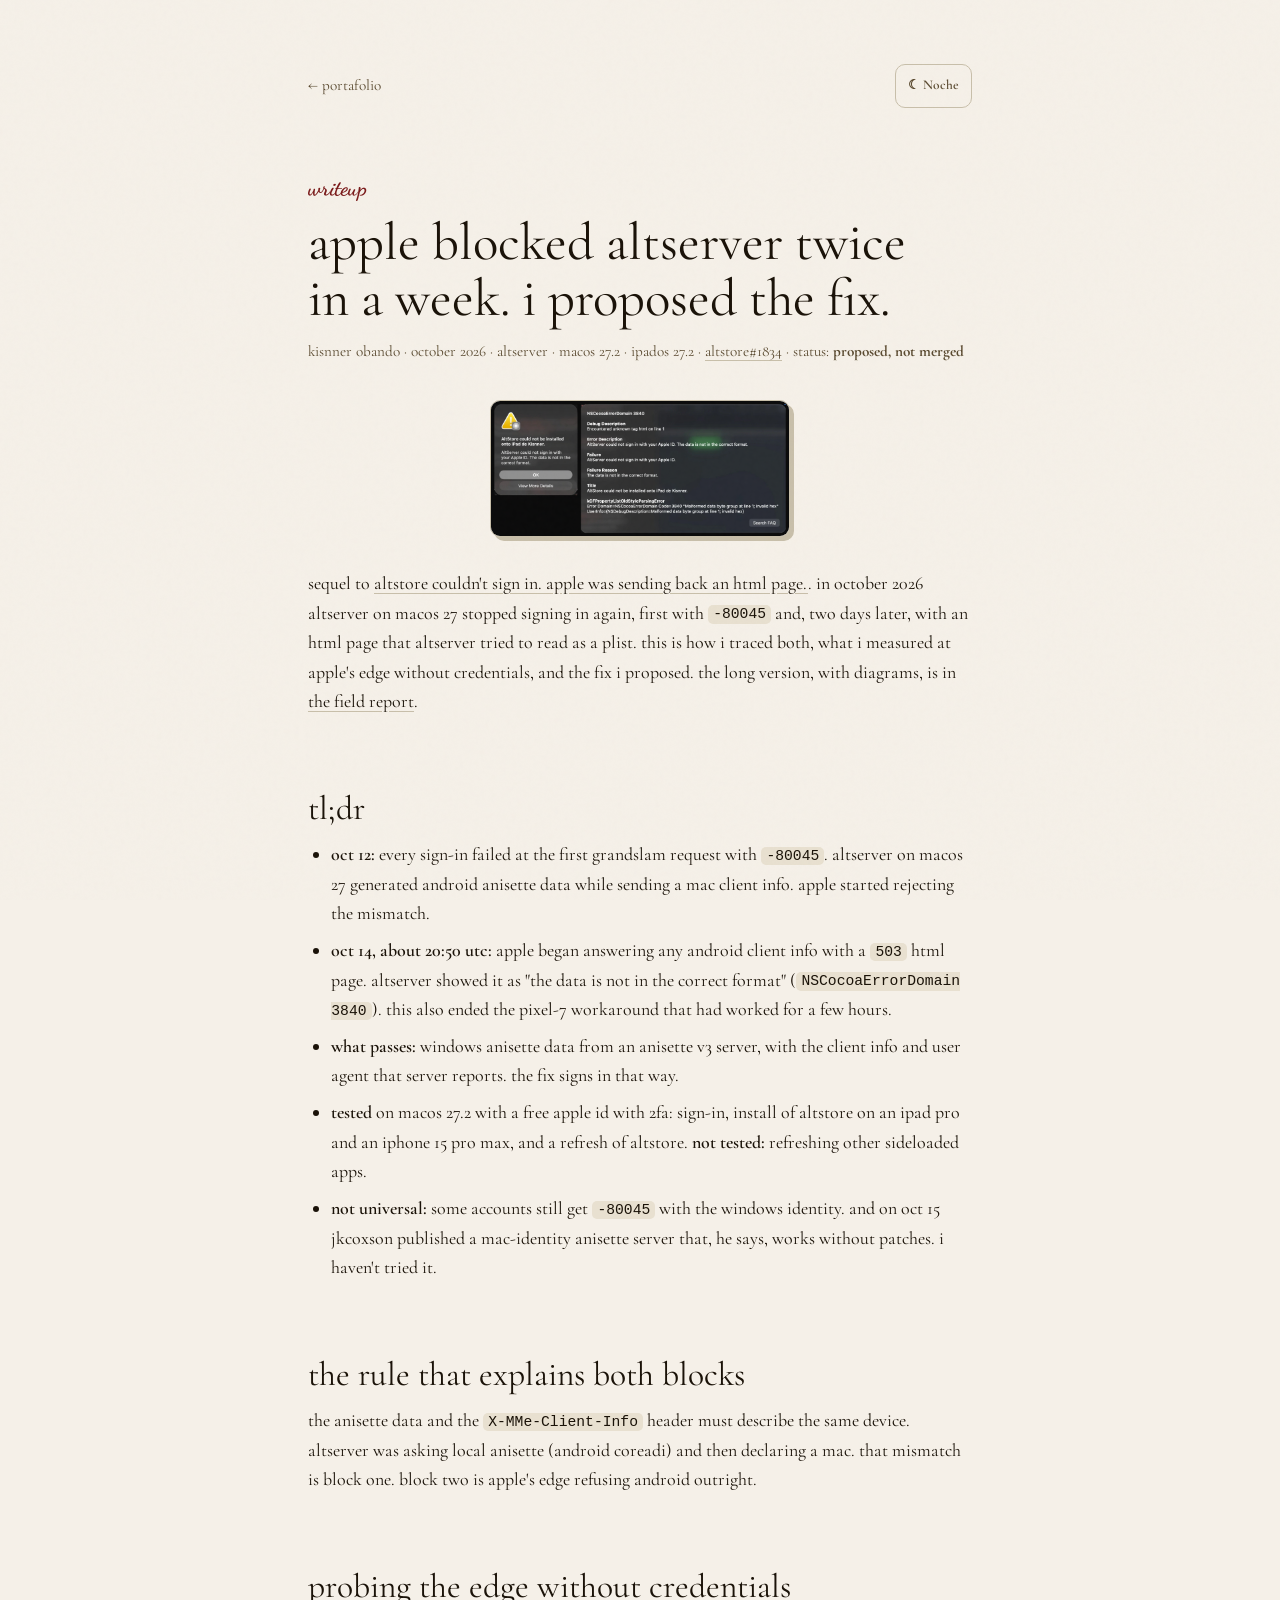
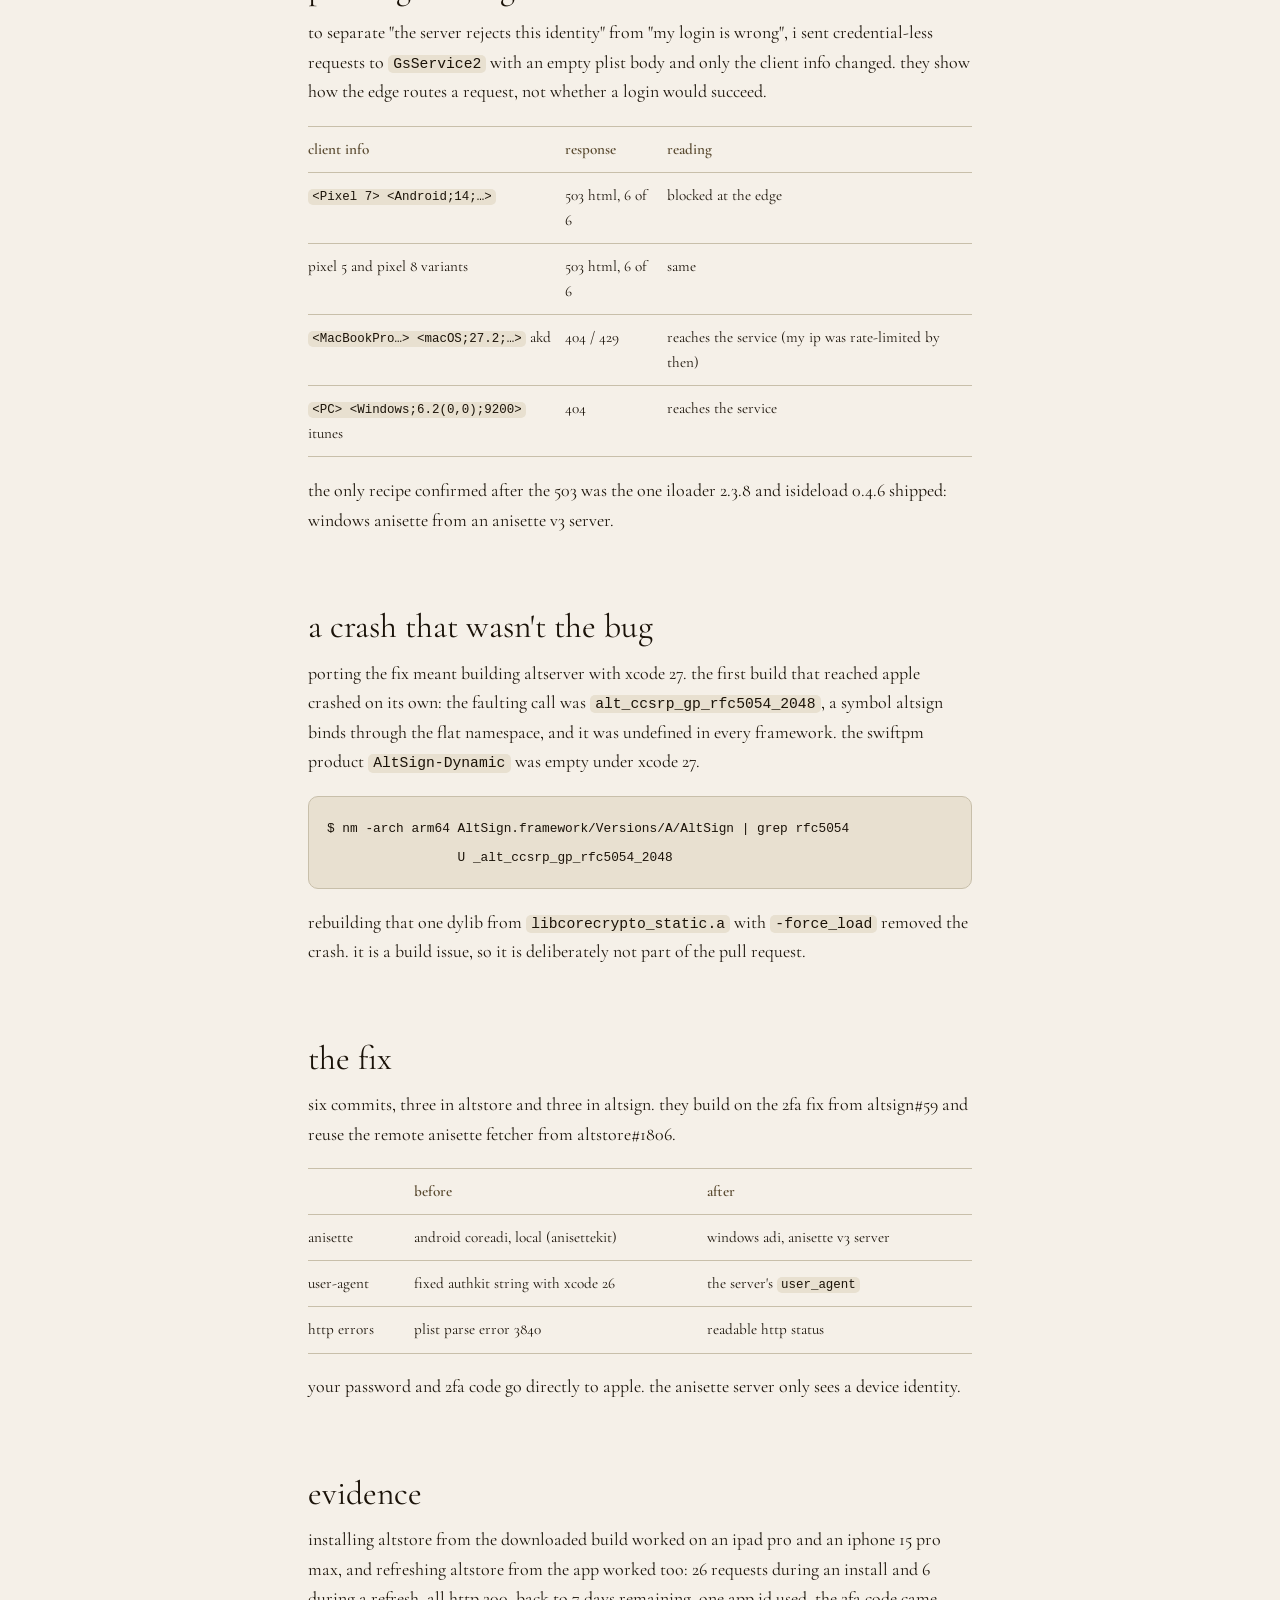
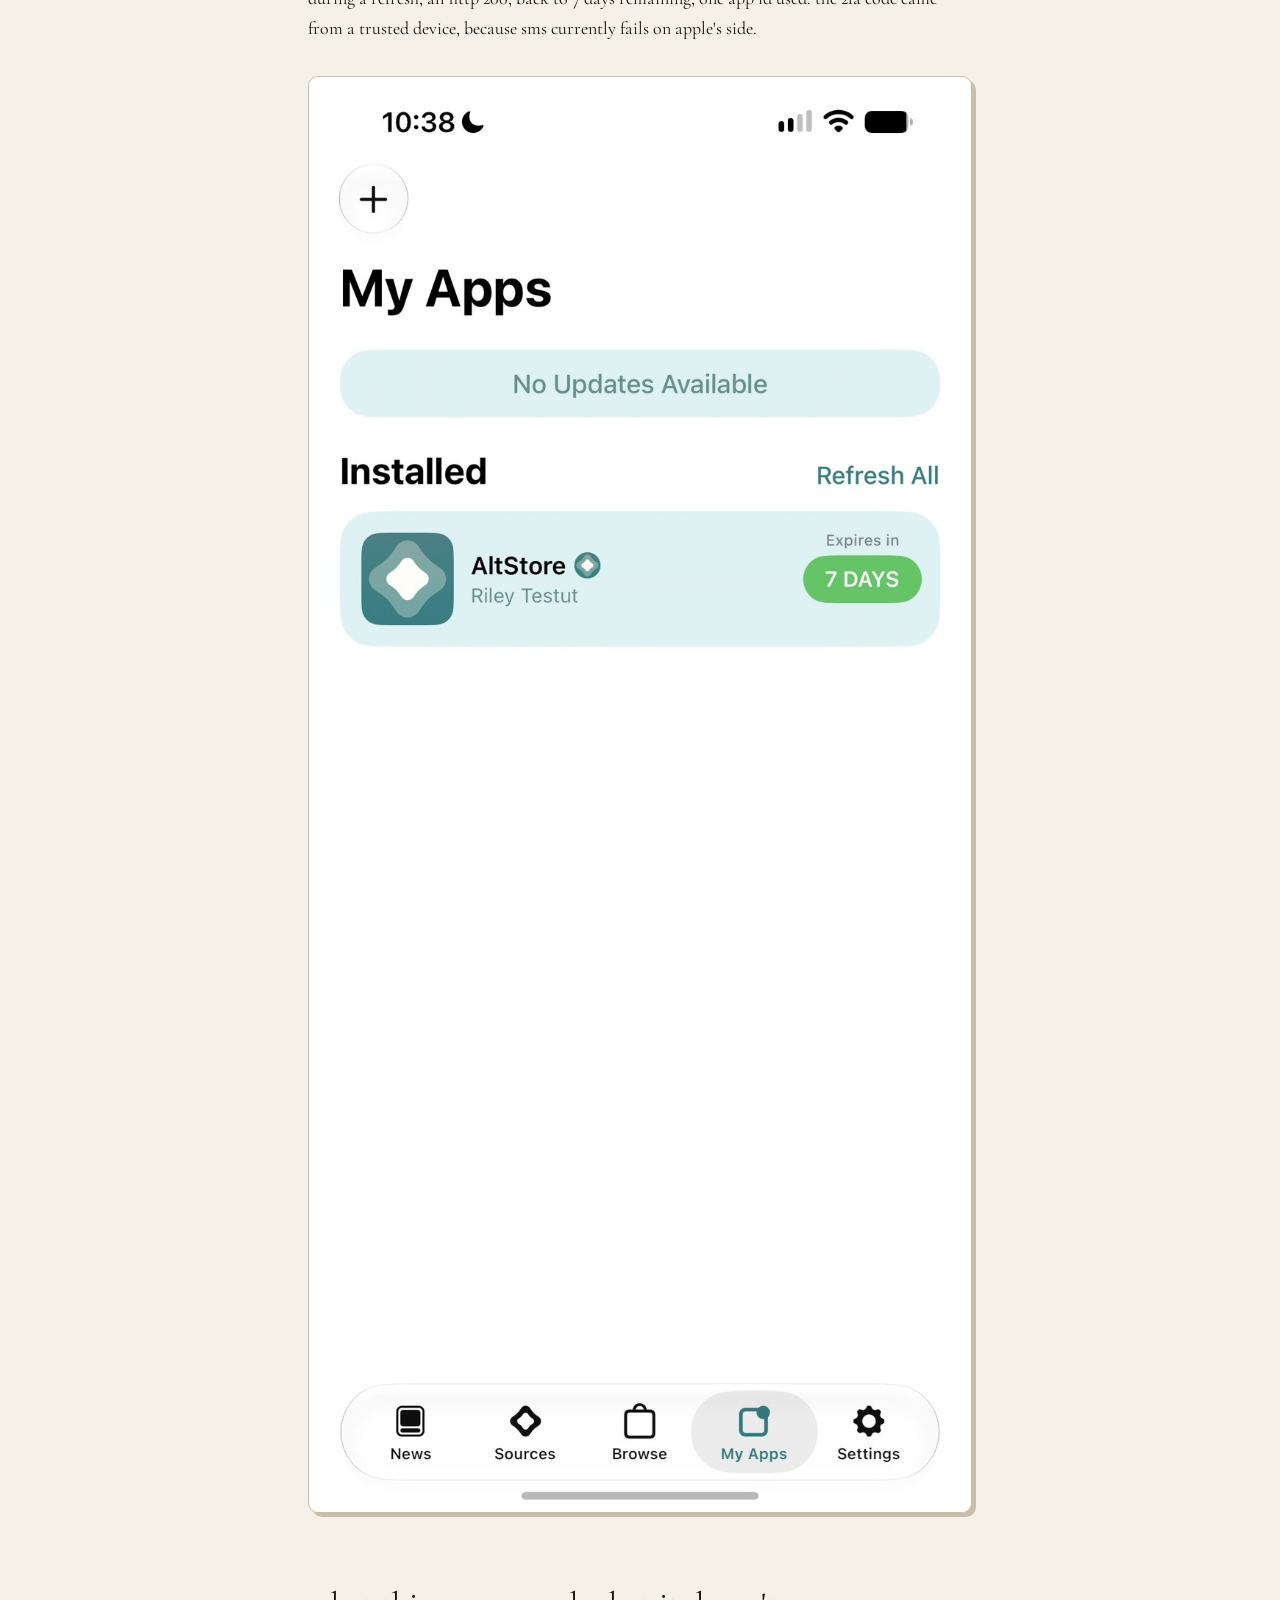
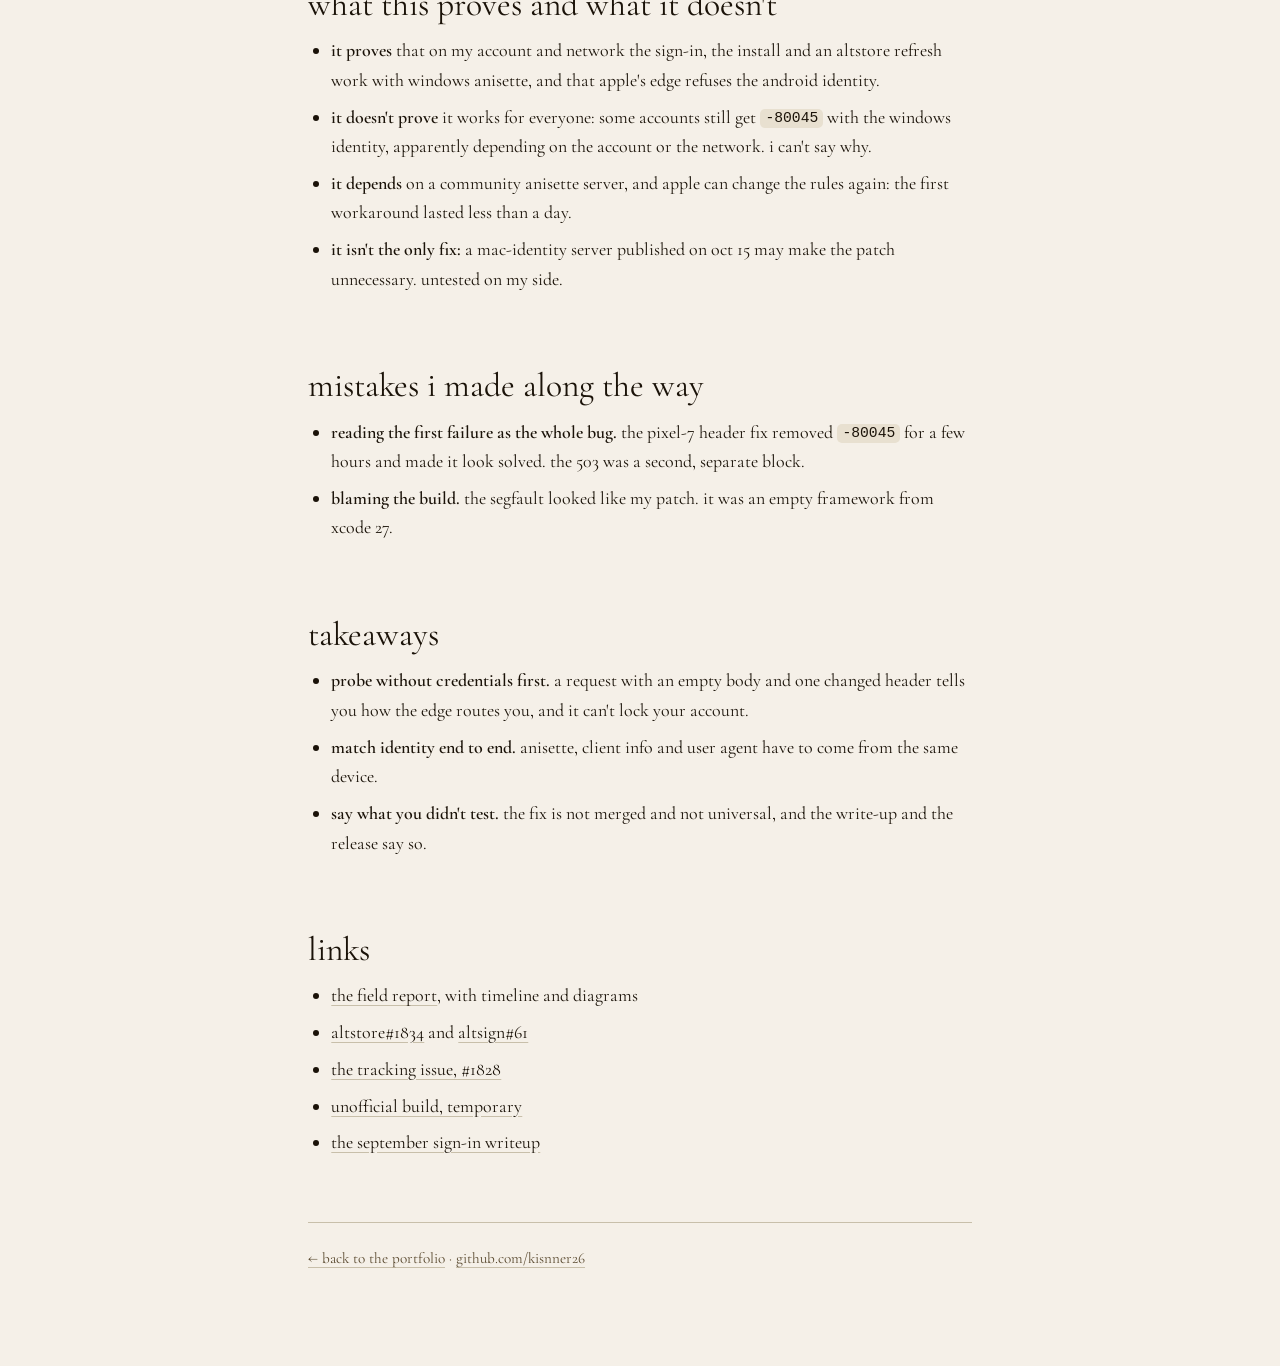
==== writeups/altstore-80045/index.html @ d6cd94a7 "docs: agrega el writeup de altserver -80045 con el arreglo propuesto a altstore" ====
<!DOCTYPE html>
<html lang="en">
<head>
<meta charset="UTF-8">
<meta name="viewport" content="width=device-width, initial-scale=1, viewport-fit=cover">
<title>Apple blocked AltServer twice in a week. I proposed the fix. — Kisnner Obando</title>
<meta name="description" content="why altserver stopped signing in to apple on macos 27 (-80045, then an html 503), what i measured at the edge, and the fix i proposed to altstore, with what it does and doesn't cover.">
<meta name="theme-color" content="#f5f0e8">
<link rel="canonical" href="https://kisnner26.github.io/writeups/altstore-80045/">
<link rel="icon" href="data:image/svg+xml,%3Csvg xmlns='http://www.w3.org/2000/svg' viewBox='0 0 64 64'%3E%3Crect width='64' height='64' rx='14' fill='%23f5f0e8'/%3E%3Cpath d='M32 55V18M32 27C18 18 12 9 17 5c7 1 13 10 15 22M32 35c14-9 20-18 15-22-7 1-13 10-15 22' fill='none' stroke='%231a1208' stroke-linecap='round' stroke-width='3'/%3E%3C/svg%3E">

<meta property="og:type" content="article">
<meta property="og:url" content="https://kisnner26.github.io/writeups/altstore-80045/">
<meta property="og:title" content="Apple blocked AltServer twice in a week. I proposed the fix.">
<meta property="og:description" content="why altserver stopped signing in to apple on macos 27 (-80045, then an html 503), what i measured at the edge, and the fix i proposed to altstore, with what it does and doesn't cover.">
<meta name="twitter:card" content="summary">
<meta name="twitter:title" content="Apple blocked AltServer twice in a week. I proposed the fix.">
<meta name="twitter:description" content="why altserver stopped signing in to apple on macos 27 (-80045, then an html 503), what i measured at the edge, and the fix i proposed to altstore, with what it does and doesn't cover.">

<link rel="preconnect" href="https://fonts.googleapis.com">
<link rel="preconnect" href="https://fonts.gstatic.com" crossorigin>
<link href="https://fonts.googleapis.com/css2?family=Cormorant+Garamond:ital,wght@0,300;0,400;0,600;1,300;1,400&family=IM+Fell+English:ital@0;1&family=Dancing+Script:wght@700&display=swap" rel="stylesheet">
<link rel="stylesheet" href="../../css/tokens.css">
<link rel="stylesheet" href="../../css/base.css">
<link rel="stylesheet" href="../../css/components/writeup.css">

<script>
  // aplica el tema guardado antes de pintar, para evitar el parpadeo
  try { var t = localStorage.getItem('theme'); if (t) document.documentElement.dataset.theme = t; } catch (e) {}
</script>
</head>
<body style="padding-bottom:0">
<article class="wu">
  <nav class="wu-top" aria-label="Navegación">
    <a class="wu-back" href="../../#writeups">← portafolio</a>
    <button class="wu-theme" type="button" id="theme" aria-label="Cambiar entre papel y noche">☾ Noche</button>
  </nav>

  <header class="wu-head">
    <span class="wu-eyebrow">writeup</span>
    <h1 class="wu-title">apple blocked altserver twice in a week. i proposed the fix.</h1>
    <p class="wu-meta">kisnner obando · october 2026 · altserver · macos 27.2 · ipados 27.2 · <a href="https://github.com/altstoreio/AltStore/pull/1834" target="_blank" rel="noopener noreferrer">altstore#1834</a> · status: <strong>proposed, not merged</strong></p>
  </header>

  <figure class="wu-fig wu-lead-fig"><a href="../../assets/img/writeups/altstore-80045/error-503-html.jpg"><img src="../../assets/img/writeups/altstore-80045/error-503-html.jpg" alt="altserver on macos 27 showing the error: the data is not in the correct format"></a></figure>

  <div class="wu-body">
<p>sequel to <a href="../altstore/">altstore couldn't sign in. apple was sending back an html page.</a>. in october 2026 altserver on macos 27 stopped signing in again, first with <code>-80045</code> and, two days later, with an html page that altserver tried to read as a plist. this is how i traced both, what i measured at apple's edge without credentials, and the fix i proposed. the long version, with diagrams, is in <a href="https://kisnner26.github.io/altserver-80045/" target="_blank" rel="noopener noreferrer">the field report</a>.</p>
<h2>tl;dr</h2>
<ul>
<li><strong>oct 12:</strong> every sign-in failed at the first grandslam request with <code>-80045</code>. altserver on macos 27 generated android anisette data while sending a mac client info. apple started rejecting the mismatch.</li>
<li><strong>oct 14, about 20:50 utc:</strong> apple began answering any android client info with a <code>503</code> html page. altserver showed it as "the data is not in the correct format" (<code>NSCocoaErrorDomain 3840</code>). this also ended the pixel-7 workaround that had worked for a few hours.</li>
<li><strong>what passes:</strong> windows anisette data from an anisette v3 server, with the client info and user agent that server reports. the fix signs in that way.</li>
<li><strong>tested</strong> on macos 27.2 with a free apple id with 2fa: sign-in, install of altstore on an ipad pro and an iphone 15 pro max, and a refresh of altstore. <strong>not tested:</strong> refreshing other sideloaded apps.</li>
<li><strong>not universal:</strong> some accounts still get <code>-80045</code> with the windows identity. and on oct 15 jkcoxson published a mac-identity anisette server that, he says, works without patches. i haven't tried it.</li>
</ul>
<h2>the rule that explains both blocks</h2>
<p>the anisette data and the <code>X-MMe-Client-Info</code> header must describe the same device. altserver was asking local anisette (android coreadi) and then declaring a mac. that mismatch is block one. block two is apple's edge refusing android outright.</p>
<h2>probing the edge without credentials</h2>
<p>to separate "the server rejects this identity" from "my login is wrong", i sent credential-less requests to <code>GsService2</code> with an empty plist body and only the client info changed. they show how the edge routes a request, not whether a login would succeed.</p>
<div class="table-wrap"><table>
<thead><tr><th>client info</th><th>response</th><th>reading</th></tr></thead>
<tbody>
<tr><td><code>&lt;Pixel 7&gt; &lt;Android;14;…&gt;</code></td><td>503 html, 6 of 6</td><td>blocked at the edge</td></tr>
<tr><td>pixel 5 and pixel 8 variants</td><td>503 html, 6 of 6</td><td>same</td></tr>
<tr><td><code>&lt;MacBookPro…&gt; &lt;macOS;27.2;…&gt;</code> akd</td><td>404 / 429</td><td>reaches the service (my ip was rate-limited by then)</td></tr>
<tr><td><code>&lt;PC&gt; &lt;Windows;6.2(0,0);9200&gt;</code> itunes</td><td>404</td><td>reaches the service</td></tr>
</tbody></table></div>
<p>the only recipe confirmed after the 503 was the one iloader 2.3.8 and isideload 0.4.6 shipped: windows anisette from an anisette v3 server.</p>
<h2>a crash that wasn't the bug</h2>
<p>porting the fix meant building altserver with xcode 27. the first build that reached apple crashed on its own: the faulting call was <code>alt_ccsrp_gp_rfc5054_2048</code>, a symbol altsign binds through the flat namespace, and it was undefined in every framework. the swiftpm product <code>AltSign-Dynamic</code> was empty under xcode 27.</p>
<pre><code>$ nm -arch arm64 AltSign.framework/Versions/A/AltSign | grep rfc5054
                 U _alt_ccsrp_gp_rfc5054_2048</code></pre>
<p>rebuilding that one dylib from <code>libcorecrypto_static.a</code> with <code>-force_load</code> removed the crash. it is a build issue, so it is deliberately not part of the pull request.</p>
<h2>the fix</h2>
<p>six commits, three in altstore and three in altsign. they build on the 2fa fix from altsign#59 and reuse the remote anisette fetcher from altstore#1806.</p>
<div class="table-wrap"><table>
<thead><tr><th></th><th>before</th><th>after</th></tr></thead>
<tbody>
<tr><td>anisette</td><td>android coreadi, local (anisettekit)</td><td>windows adi, anisette v3 server</td></tr>
<tr><td>user-agent</td><td>fixed authkit string with xcode 26</td><td>the server's <code>user_agent</code></td></tr>
<tr><td>http errors</td><td>plist parse error 3840</td><td>readable http status</td></tr>
</tbody></table></div>
<p>your password and 2fa code go directly to apple. the anisette server only sees a device identity.</p>
<h2>evidence</h2>
<p>installing altstore from the downloaded build worked on an ipad pro and an iphone 15 pro max, and refreshing altstore from the app worked too: 26 requests during an install and 6 during a refresh, all http 200, back to 7 days remaining, one app id used. the 2fa code came from a trusted device, because sms currently fails on apple's side.</p>
<figure class="wu-fig"><a href="../../assets/img/writeups/altstore-80045/altstore-iphone.jpg"><img src="../../assets/img/writeups/altstore-80045/altstore-iphone.jpg" alt="altstore on an iphone after the refresh, 7 days remaining" loading="lazy"></a></figure>
<h2>what this proves and what it doesn't</h2>
<ul>
<li><strong>it proves</strong> that on my account and network the sign-in, the install and an altstore refresh work with windows anisette, and that apple's edge refuses the android identity.</li>
<li><strong>it doesn't prove</strong> it works for everyone: some accounts still get <code>-80045</code> with the windows identity, apparently depending on the account or the network. i can't say why.</li>
<li><strong>it depends</strong> on a community anisette server, and apple can change the rules again: the first workaround lasted less than a day.</li>
<li><strong>it isn't the only fix:</strong> a mac-identity server published on oct 15 may make the patch unnecessary. untested on my side.</li>
</ul>
<h2>mistakes i made along the way</h2>
<ul>
<li><strong>reading the first failure as the whole bug.</strong> the pixel-7 header fix removed <code>-80045</code> for a few hours and made it look solved. the 503 was a second, separate block.</li>
<li><strong>blaming the build.</strong> the segfault looked like my patch. it was an empty framework from xcode 27.</li>
</ul>
<h2>takeaways</h2>
<ul>
<li><strong>probe without credentials first.</strong> a request with an empty body and one changed header tells you how the edge routes you, and it can't lock your account.</li>
<li><strong>match identity end to end.</strong> anisette, client info and user agent have to come from the same device.</li>
<li><strong>say what you didn't test.</strong> the fix is not merged and not universal, and the write-up and the release say so.</li>
</ul>
<h2>links</h2>
<ul>
<li><a href="https://kisnner26.github.io/altserver-80045/" target="_blank" rel="noopener noreferrer">the field report</a>, with timeline and diagrams</li>
<li><a href="https://github.com/altstoreio/AltStore/pull/1834" target="_blank" rel="noopener noreferrer">altstore#1834</a> and <a href="https://github.com/rileytestut/AltSign/pull/61" target="_blank" rel="noopener noreferrer">altsign#61</a></li>
<li><a href="https://github.com/altstoreio/AltStore/issues/1828" target="_blank" rel="noopener noreferrer">the tracking issue, #1828</a></li>
<li><a href="https://github.com/kisnner26/AltStore/releases/tag/v1.8-windows-anisette-unofficial" target="_blank" rel="noopener noreferrer">unofficial build, temporary</a></li>
<li><a href="../altstore/">the september sign-in writeup</a></li>
</ul>
  </div>

  <footer class="wu-foot">
    <p><a href="../../#writeups">← back to the portfolio</a> · <a href="https://github.com/kisnner26" target="_blank" rel="noopener noreferrer">github.com/kisnner26</a></p>
  </footer>
</article>

<script type="module">
  import { toggleTheme, currentTheme } from '../../js/lib/theme.js';
  const btn = document.getElementById('theme');
  const label = () => { btn.textContent = currentTheme() === 'night' ? '☀ Papel' : '☾ Noche'; };
  label();
  btn.addEventListener('click', () => { toggleTheme(); label(); });
</script>
</body>
</html>
---- css/tokens.css ----
/* Variables de diseño: papel y tinta. */
:root {
  --ink: #1a1208;
  --paper: #f5f0e8;
  --paper-dark: #e8e0d0;
  --mid: #5a4a30;
  --faint: #c8bfaa;
  --accent: #7a1a1a;

  --serif: 'Cormorant Garamond', Georgia, serif;
  --display: 'IM Fell English', 'Cormorant Garamond', Georgia, serif;
  --script: 'Dancing Script', cursive;

  --radius: 18px;
  --radius-sm: 10px;
  --nav-h: 66px;
  --gutter: clamp(14px, 4vw, 28px);
  --safe-l: env(safe-area-inset-left, 0px);
  --safe-r: env(safe-area-inset-right, 0px);
  --wrap: 1040px;
  --shadow-sketch: 4px 4px 0 var(--faint);
  --ease: cubic-bezier(.2, .7, .2, 1);

  color-scheme: light;
}

/* "Noche": el escenario oscuro del creador de flores */
:root[data-theme="night"] {
  --ink: #f1e9d8;
  --paper: #1a1208;
  --paper-dark: #241b0f;
  --mid: #b7a888;
  --faint: #4a3d28;
  --accent: #e0a08a;
  color-scheme: dark;
}
---- css/base.css ----
*, *::before, *::after { margin: 0; padding: 0; box-sizing: border-box; -webkit-tap-highlight-color: transparent; }

html { scroll-behavior: smooth; scroll-padding-top: 24px; -webkit-text-size-adjust: 100%; text-size-adjust: 100%; overflow-x: clip; }

body {
  background: var(--paper);
  color: var(--ink);
  font-family: var(--serif);
  font-size: clamp(17px, 16px + .25vw, 18px);
  line-height: 1.55;
  min-height: 100vh;
  min-height: 100dvh;
  overflow-x: clip;
  overflow-wrap: break-word;
  padding-bottom: calc(var(--nav-h) + env(safe-area-inset-bottom, 0px));
  transition: background .5s ease, color .5s ease;
  -webkit-font-smoothing: antialiased;
}

/* grano de papel sobre todo */
body::after {
  content: '';
  position: fixed;
  inset: 0;
  pointer-events: none;
  z-index: 9999;
  opacity: .35;
  background-image: url("data:image/svg+xml,%3Csvg viewBox='0 0 200 200' xmlns='http://www.w3.org/2000/svg'%3E%3Cfilter id='n'%3E%3CfeTurbulence type='fractalNoise' baseFrequency='0.85' numOctaves='4' stitchTiles='stitch'/%3E%3C/filter%3E%3Crect width='100%25' height='100%25' filter='url(%23n)' opacity='0.05'/%3E%3C/svg%3E");
}

h1, h2, h3 { font-family: var(--display); font-weight: 400; text-wrap: balance; }
p { text-wrap: pretty; }
a { color: inherit; text-decoration-color: var(--faint); text-underline-offset: 4px; transition: text-decoration-color .2s; }
a:hover { text-decoration-color: var(--ink); }
img, svg { display: block; max-width: 100%; }
img { height: auto; }
::selection { background: var(--ink); color: var(--paper); }
:focus-visible { outline: 1px dashed var(--ink); outline-offset: 4px; border-radius: 4px; }

.sr-only {
  position: absolute; width: 1px; height: 1px; overflow: hidden;
  clip: rect(0 0 0 0); white-space: nowrap;
}

/* aparecer al hacer scroll */
@media (prefers-reduced-motion: no-preference) {
  .reveal { opacity: 0; transform: translateY(16px); transition: opacity .9s var(--ease), transform .9s var(--ease); }
  .reveal.in { opacity: 1; transform: none; }
}

@media (prefers-reduced-motion: reduce) {
  html { scroll-behavior: auto; }
  *, *::before, *::after { animation: none !important; transition: none !important; }
}

/* hover solo donde existe puntero; en táctil queda el estado normal */
@media (hover: none) {
  .card:hover { transform: none; box-shadow: 3px 3px 0 var(--paper-dark); }
  .card:hover .card-media img { transform: none; }
  .btn:hover { transform: none; }
}

/* Cormorant es fino y de x-height baja: en pantallas pequeñas pide más peso y contraste */
@media (max-width: 640px) {
  body { font-weight: 500; line-height: 1.5; }
  :root { --mid: #46391f; }
  :root[data-theme="night"] { --mid: #cbbd9d; }
  .sec-sub, .card-line, .experience-org, .oss-meta { font-weight: 500; }
}
---- css/components/writeup.css ----
/* Artículo largo: una columna de lectura sobre el papel. */
.wu { max-width: 720px; margin: 0 auto; padding: clamp(28px, 6vw, 64px) clamp(16px, 4vw, 28px) 96px; }

.wu-top { display: flex; align-items: center; justify-content: space-between; gap: 12px; margin-bottom: clamp(36px, 7vw, 64px); }
.wu-back { color: var(--mid); font-size: .95rem; text-decoration: none; }
.wu-back:hover { color: var(--ink); }
.wu-theme { min-height: 44px; padding: 6px 12px; border: 1px solid var(--faint); border-radius: var(--radius-sm); background: transparent; color: var(--mid); font: 600 .84rem/1 var(--serif); cursor: pointer; }
.wu-theme:hover { color: var(--ink); background: var(--paper-dark); }

.wu-head { margin-bottom: 36px; }
.wu-eyebrow { display: block; margin-bottom: 10px; color: var(--accent); font-family: var(--script); font-size: 1.35rem; font-weight: 700; }
.wu-title { font-size: clamp(2.1rem, 6vw, 3.3rem); line-height: 1.05; }
.wu-meta { margin-top: 14px; color: var(--mid); font-size: .95rem; }
.wu-meta a { color: var(--mid); }

.wu-lead-fig { width: min(300px, 80%); margin: 0 auto 40px; }

.wu-body { font-size: 1.12rem; line-height: 1.65; }
.wu-body > * + * { margin-top: 1.05em; }
.wu-body h2 { margin-top: 2.2em; font-size: clamp(1.6rem, 4vw, 2.1rem); line-height: 1.1; }
.wu-body h2 + * { margin-top: .7em; }
.wu-body ul, .wu-body ol { padding-left: 1.3em; }
.wu-body li + li { margin-top: .4em; }
.wu-body strong { font-weight: 600; }

.wu-body code { padding: .08em .35em; border-radius: 5px; background: var(--paper-dark); font: .82em/1.4 ui-monospace, SFMono-Regular, Menlo, monospace; overflow-wrap: anywhere; }
.wu-body pre { overflow-x: auto; padding: 16px 18px; border: 1px solid var(--faint); border-radius: var(--radius-sm); background: var(--paper-dark); }
.wu-body pre code { padding: 0; background: none; font-size: .8rem; line-height: 1.6; white-space: pre; overflow-wrap: normal; }

.table-wrap { overflow-x: auto; border-top: 1px solid var(--faint); }
.wu-body table { width: 100%; border-collapse: collapse; font-size: .95rem; }
.wu-body th, .wu-body td { padding: 10px 12px 10px 0; border-bottom: 1px solid var(--faint); text-align: left; vertical-align: top; }
.wu-body th { color: var(--mid); font-weight: 600; white-space: nowrap; }

/* las figuras vienen dibujadas sobre papel claro: en noche van dentro de una tarjeta clara */
.wu-fig { margin-block: 1.8em; }
.wu-fig a { display: block; overflow: hidden; border: 1px solid var(--faint); border-radius: var(--radius-sm); background: #f8f7f2; box-shadow: var(--shadow-sketch); }
.wu-fig img { width: 100%; height: auto; }

.wu-foot { margin-top: 64px; padding-top: 24px; border-top: 1px solid var(--faint); color: var(--mid); font-size: .95rem; }
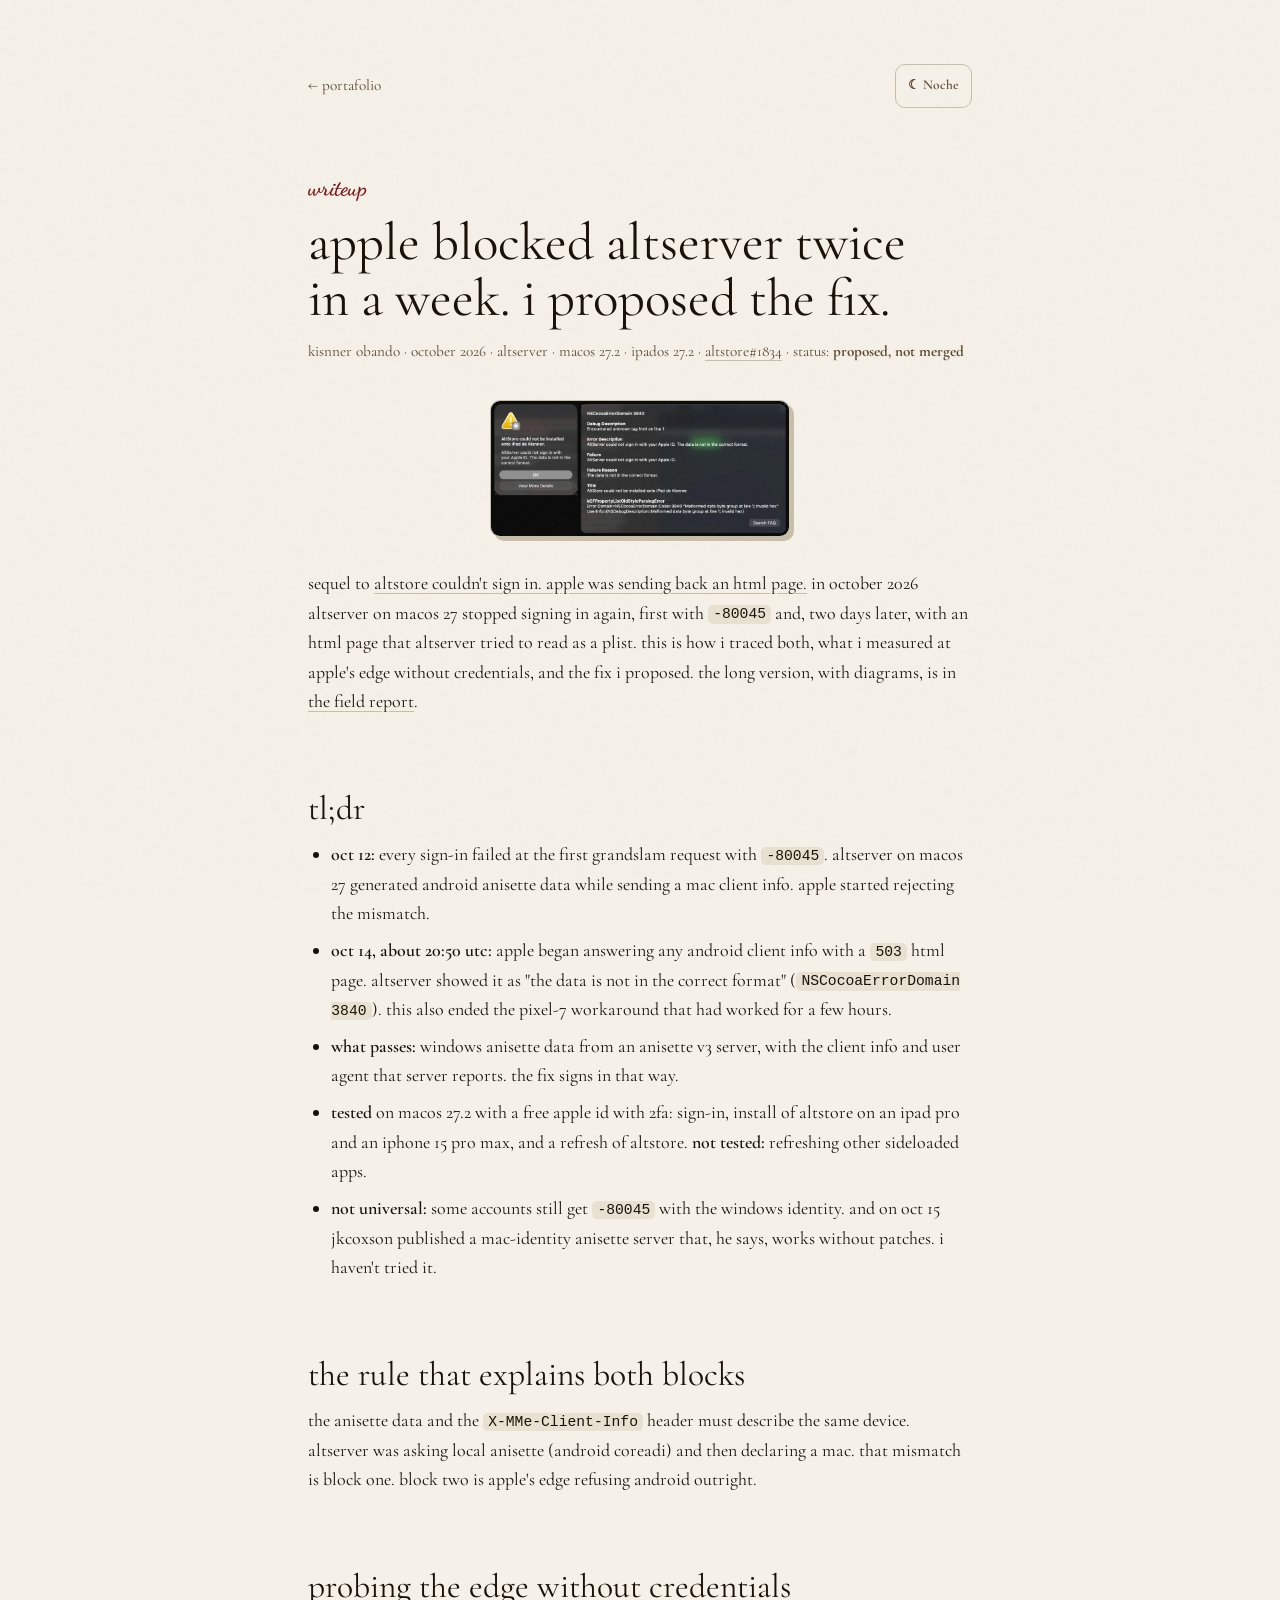
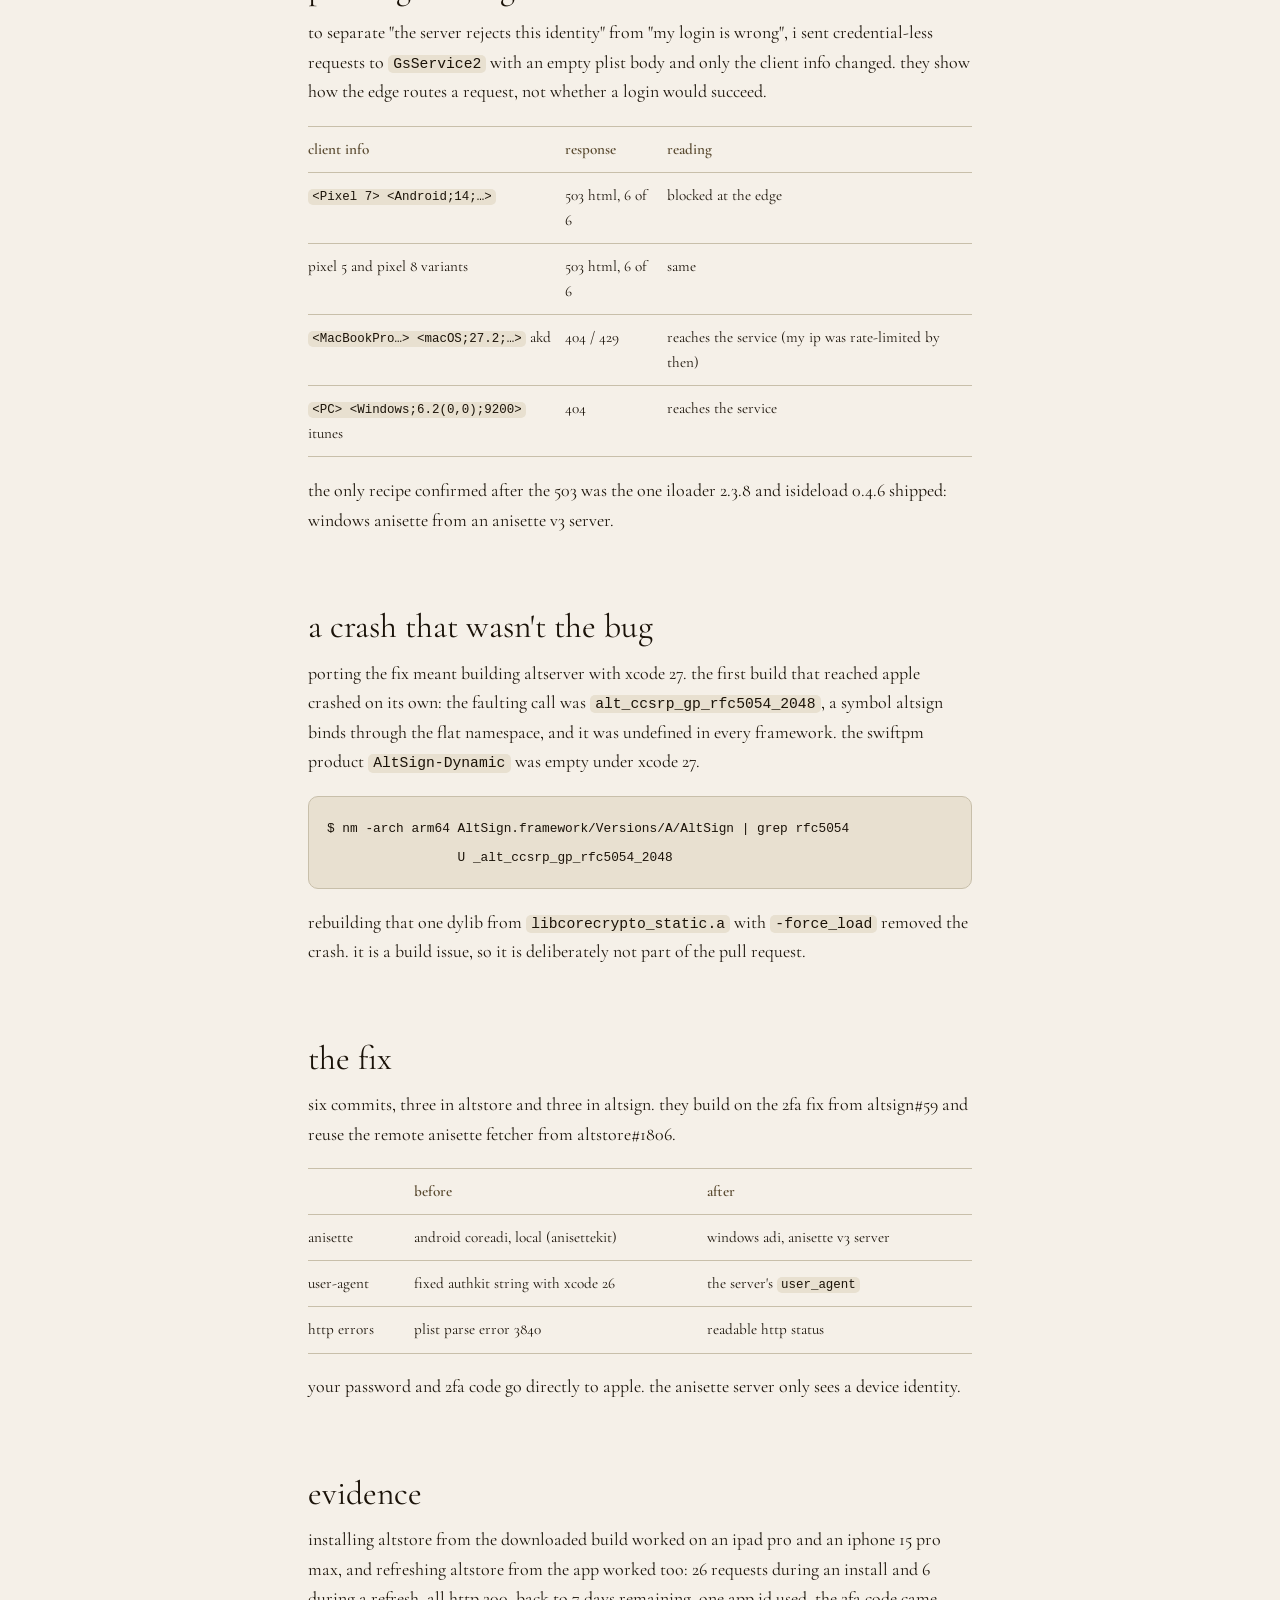
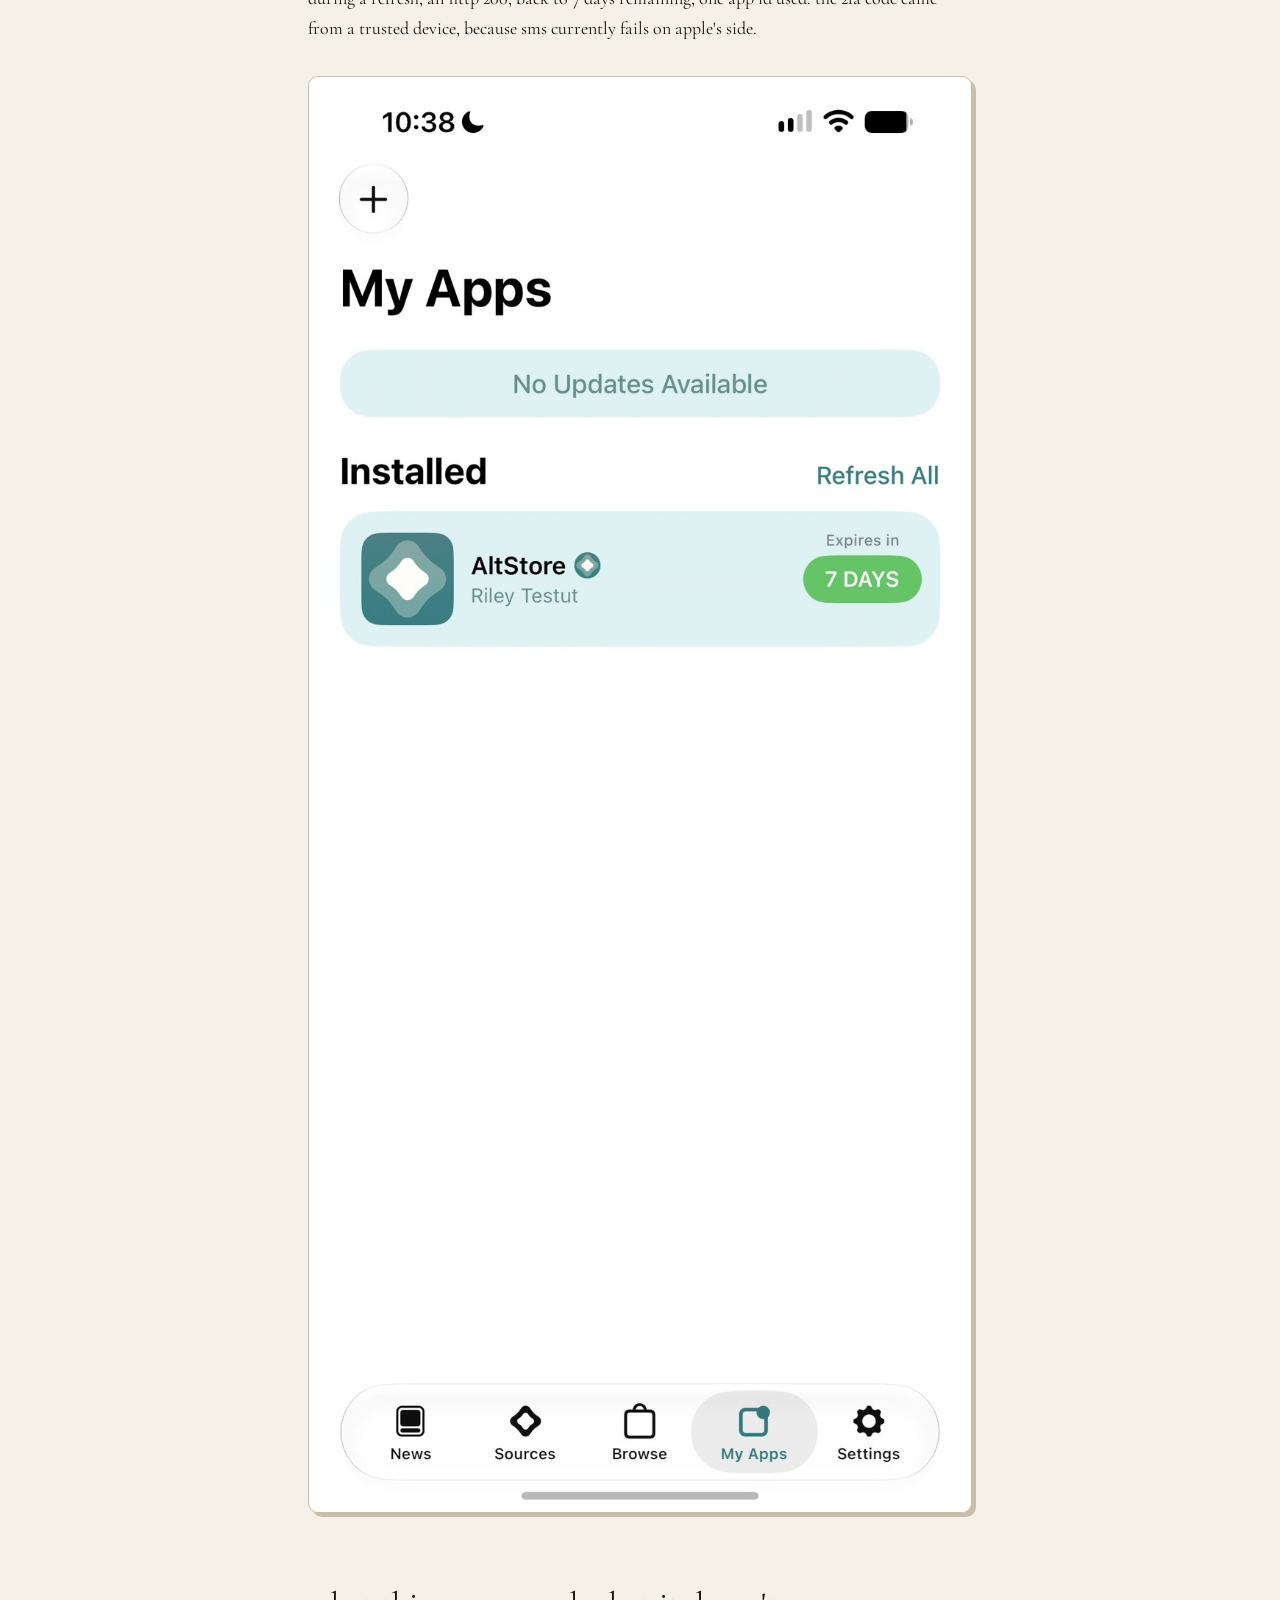
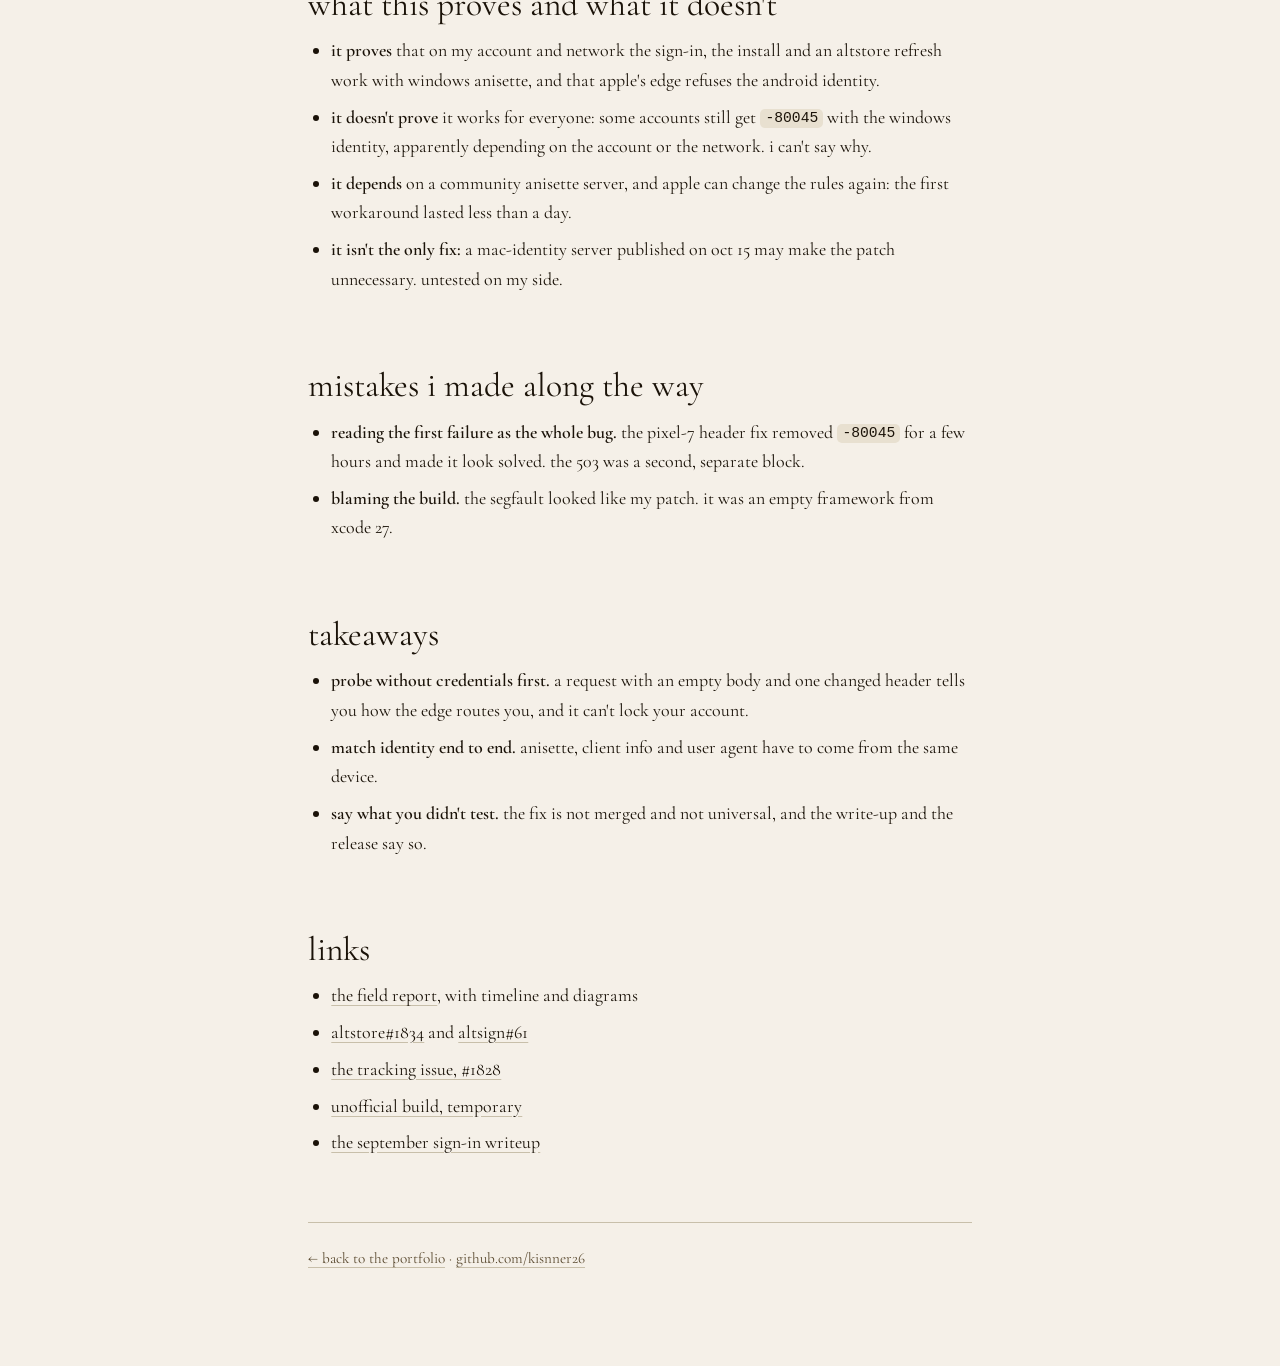
==== commit 9d5cd50d: "fix: quita el punto doble en la introduccion del writeup de altserver" ====
--- a/writeups/altstore-80045/index.html
+++ b/writeups/altstore-80045/index.html
@@ -45,7 +45,7 @@
   <figure class="wu-fig wu-lead-fig"><a href="../../assets/img/writeups/altstore-80045/error-503-html.jpg"><img src="../../assets/img/writeups/altstore-80045/error-503-html.jpg" alt="altserver on macos 27 showing the error: the data is not in the correct format"></a></figure>
 
   <div class="wu-body">
-<p>sequel to <a href="../altstore/">altstore couldn't sign in. apple was sending back an html page.</a>. in october 2026 altserver on macos 27 stopped signing in again, first with <code>-80045</code> and, two days later, with an html page that altserver tried to read as a plist. this is how i traced both, what i measured at apple's edge without credentials, and the fix i proposed. the long version, with diagrams, is in <a href="https://kisnner26.github.io/altserver-80045/" target="_blank" rel="noopener noreferrer">the field report</a>.</p>
+<p>sequel to <a href="../altstore/">altstore couldn't sign in. apple was sending back an html page.</a> in october 2026 altserver on macos 27 stopped signing in again, first with <code>-80045</code> and, two days later, with an html page that altserver tried to read as a plist. this is how i traced both, what i measured at apple's edge without credentials, and the fix i proposed. the long version, with diagrams, is in <a href="https://kisnner26.github.io/altserver-80045/" target="_blank" rel="noopener noreferrer">the field report</a>.</p>
 <h2>tl;dr</h2>
 <ul>
 <li><strong>oct 12:</strong> every sign-in failed at the first grandslam request with <code>-80045</code>. altserver on macos 27 generated android anisette data while sending a mac client info. apple started rejecting the mismatch.</li>
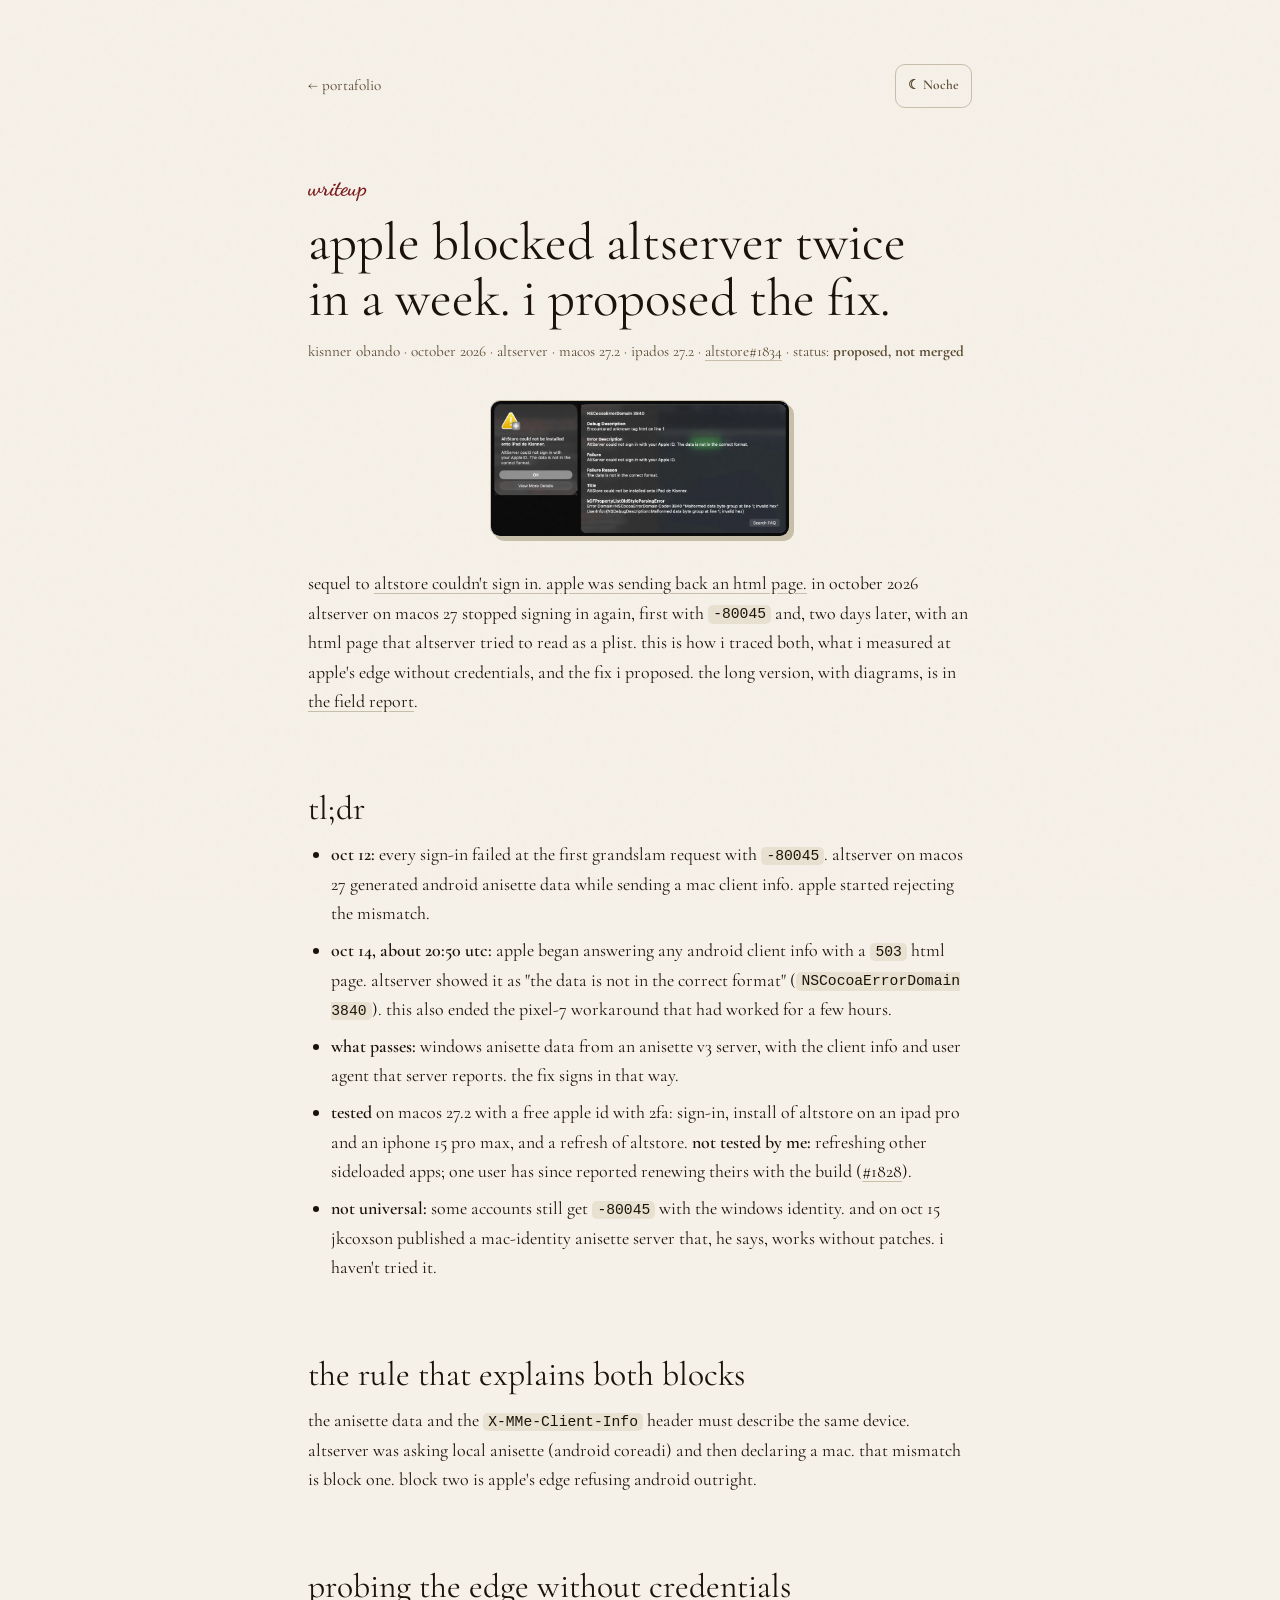
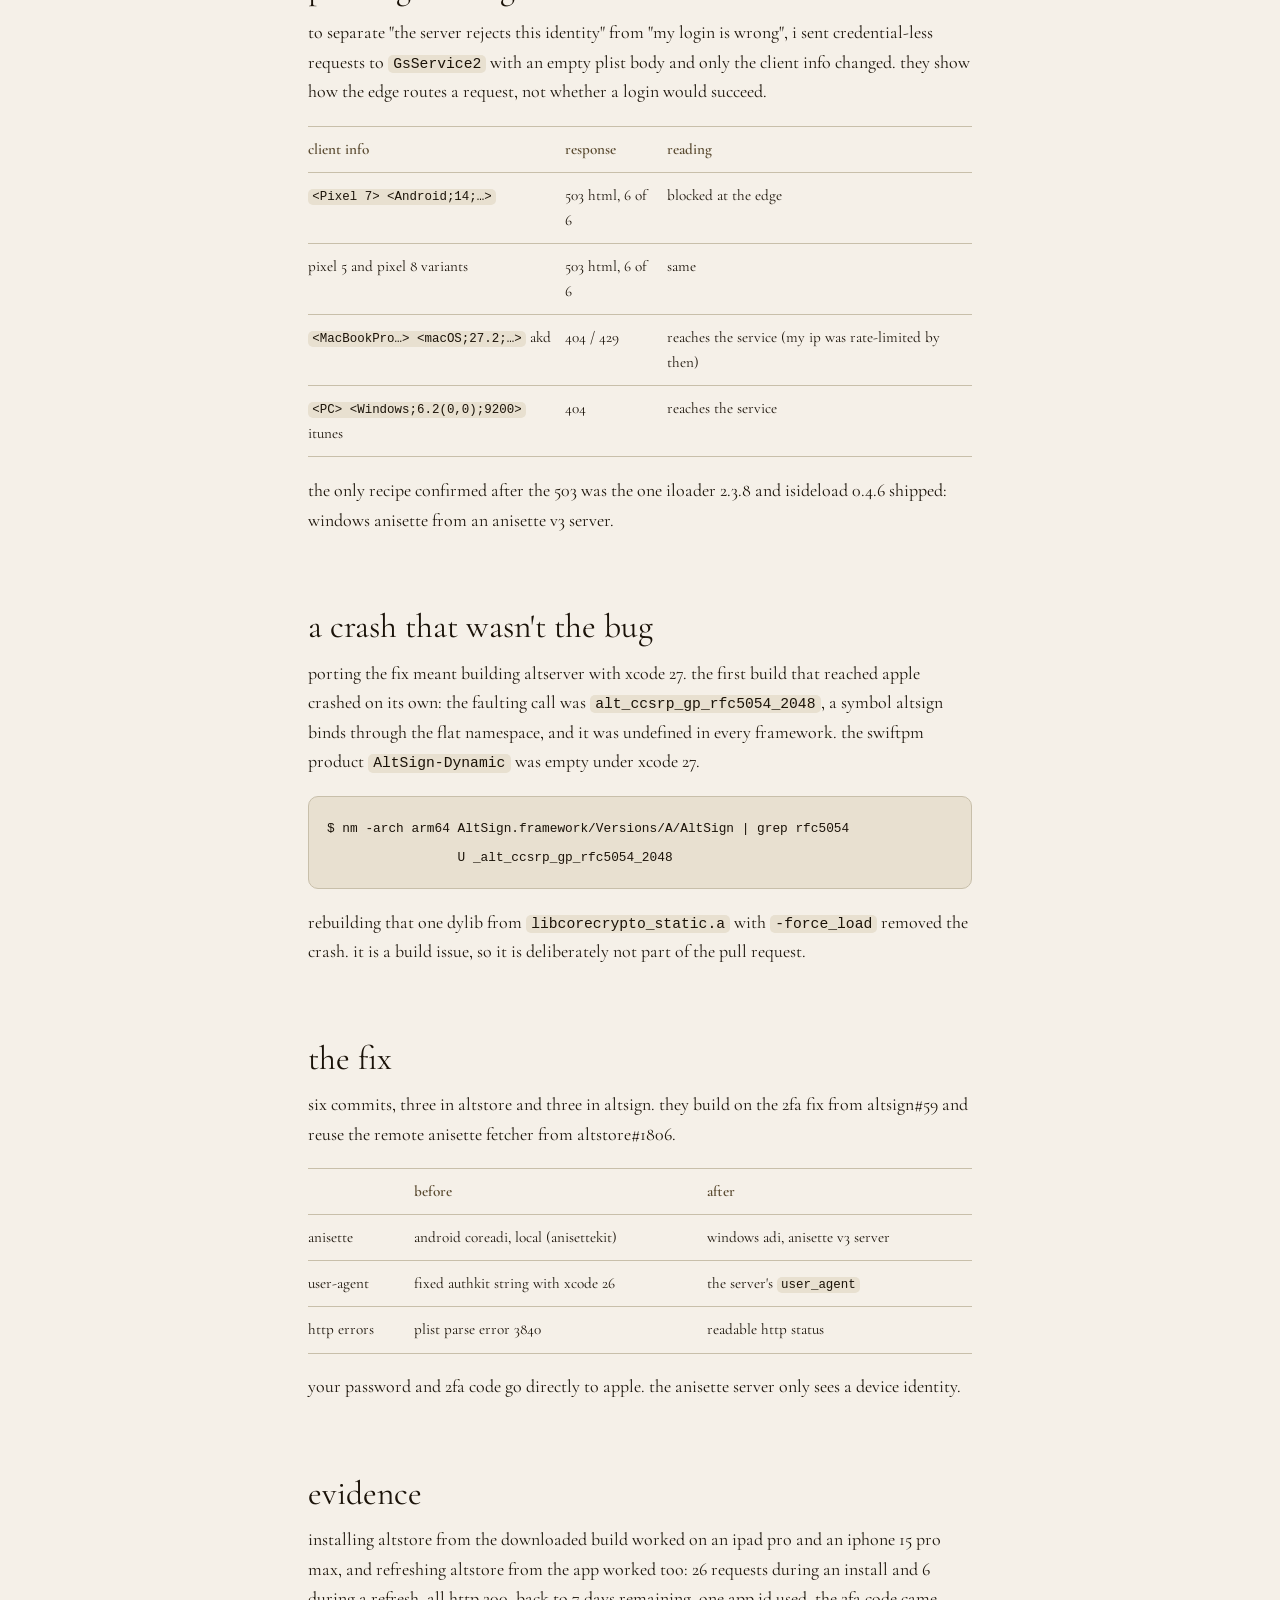
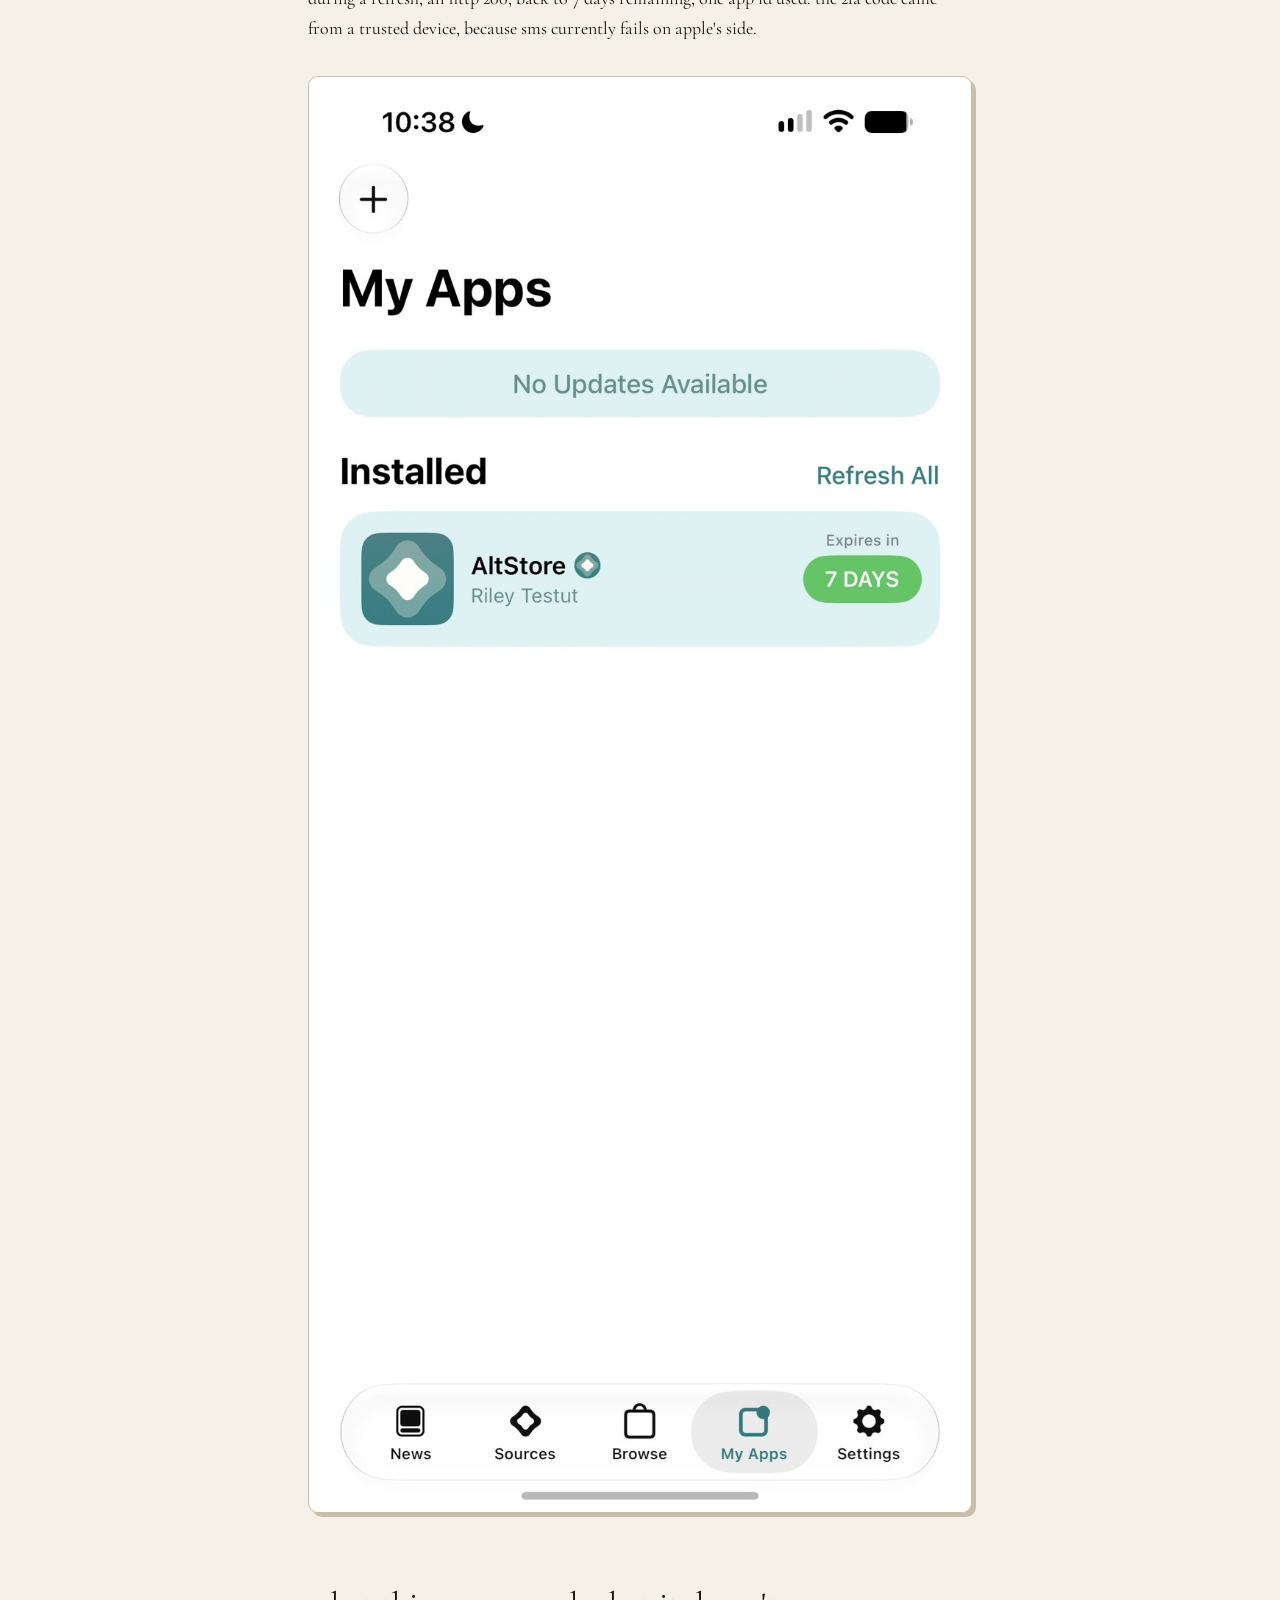
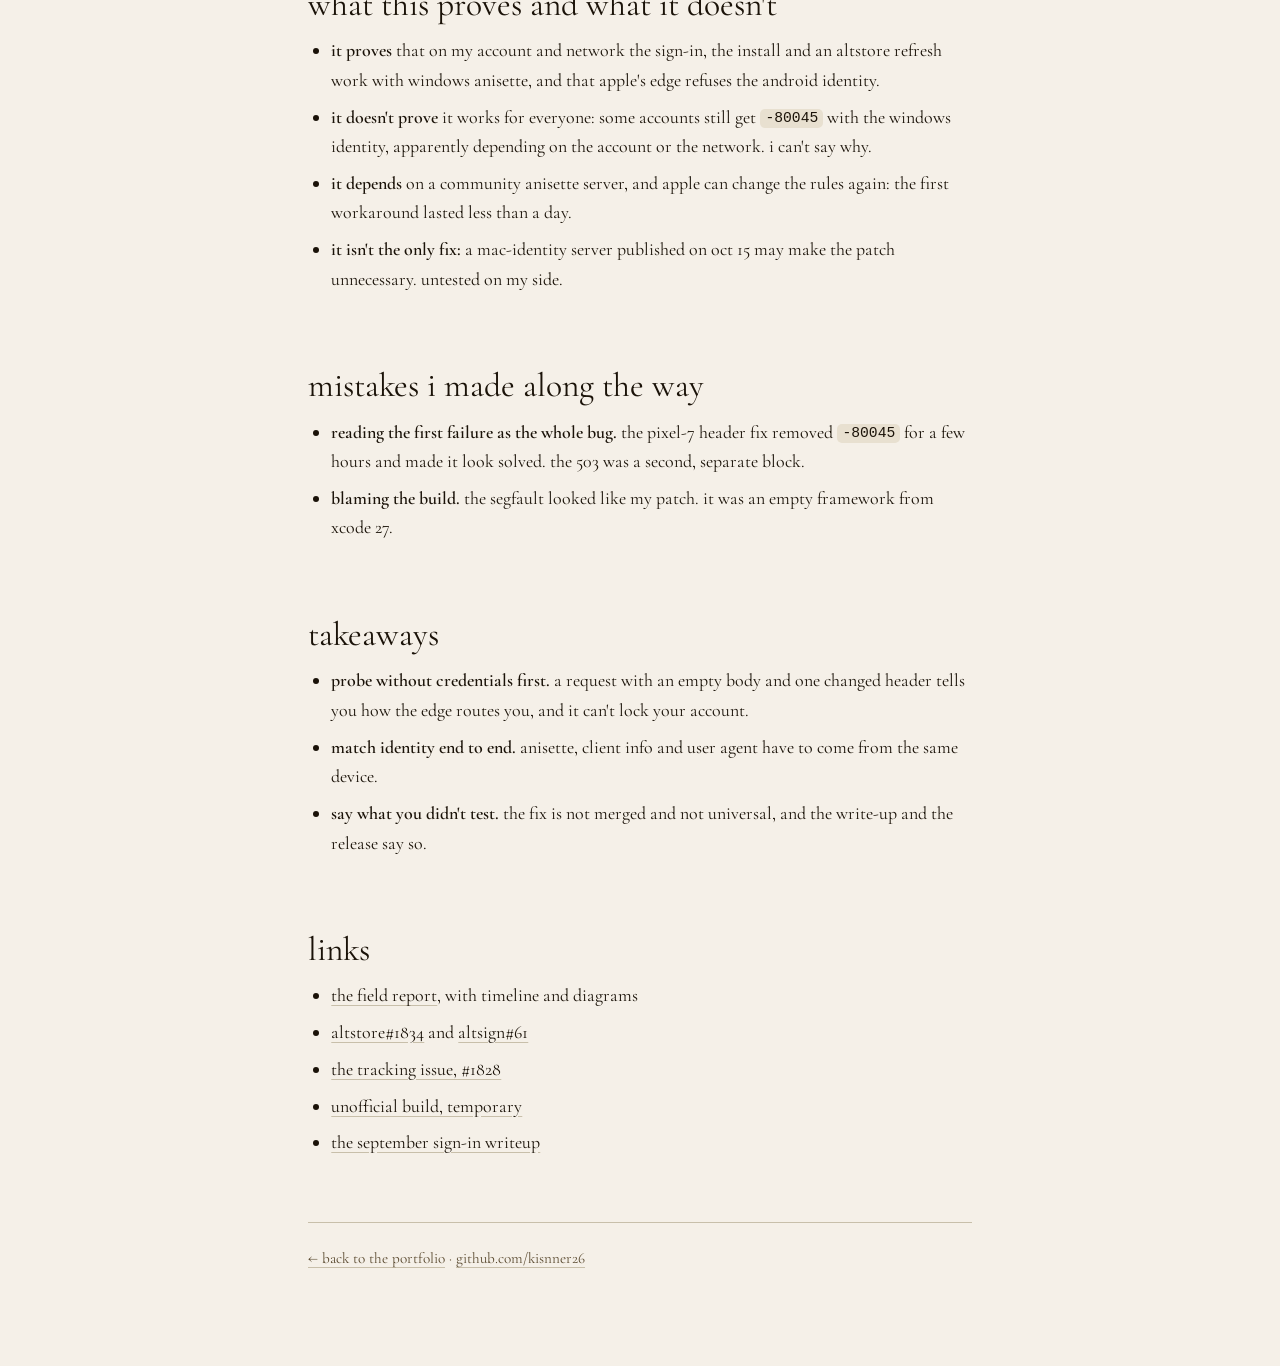
==== commit e010392d: "docs: agrega el reporte de otro usuario al writeup de altserver" ====
--- a/writeups/altstore-80045/index.html
+++ b/writeups/altstore-80045/index.html
@@ -51,7 +51,7 @@
 <li><strong>oct 12:</strong> every sign-in failed at the first grandslam request with <code>-80045</code>. altserver on macos 27 generated android anisette data while sending a mac client info. apple started rejecting the mismatch.</li>
 <li><strong>oct 14, about 20:50 utc:</strong> apple began answering any android client info with a <code>503</code> html page. altserver showed it as "the data is not in the correct format" (<code>NSCocoaErrorDomain 3840</code>). this also ended the pixel-7 workaround that had worked for a few hours.</li>
 <li><strong>what passes:</strong> windows anisette data from an anisette v3 server, with the client info and user agent that server reports. the fix signs in that way.</li>
-<li><strong>tested</strong> on macos 27.2 with a free apple id with 2fa: sign-in, install of altstore on an ipad pro and an iphone 15 pro max, and a refresh of altstore. <strong>not tested:</strong> refreshing other sideloaded apps.</li>
+<li><strong>tested</strong> on macos 27.2 with a free apple id with 2fa: sign-in, install of altstore on an ipad pro and an iphone 15 pro max, and a refresh of altstore. <strong>not tested by me:</strong> refreshing other sideloaded apps; one user has since reported renewing theirs with the build (<a href="https://github.com/altstoreio/AltStore/issues/1828#issuecomment-6219065403" target="_blank" rel="noopener noreferrer">#1828</a>).</li>
 <li><strong>not universal:</strong> some accounts still get <code>-80045</code> with the windows identity. and on oct 15 jkcoxson published a mac-identity anisette server that, he says, works without patches. i haven't tried it.</li>
 </ul>
 <h2>the rule that explains both blocks</h2>
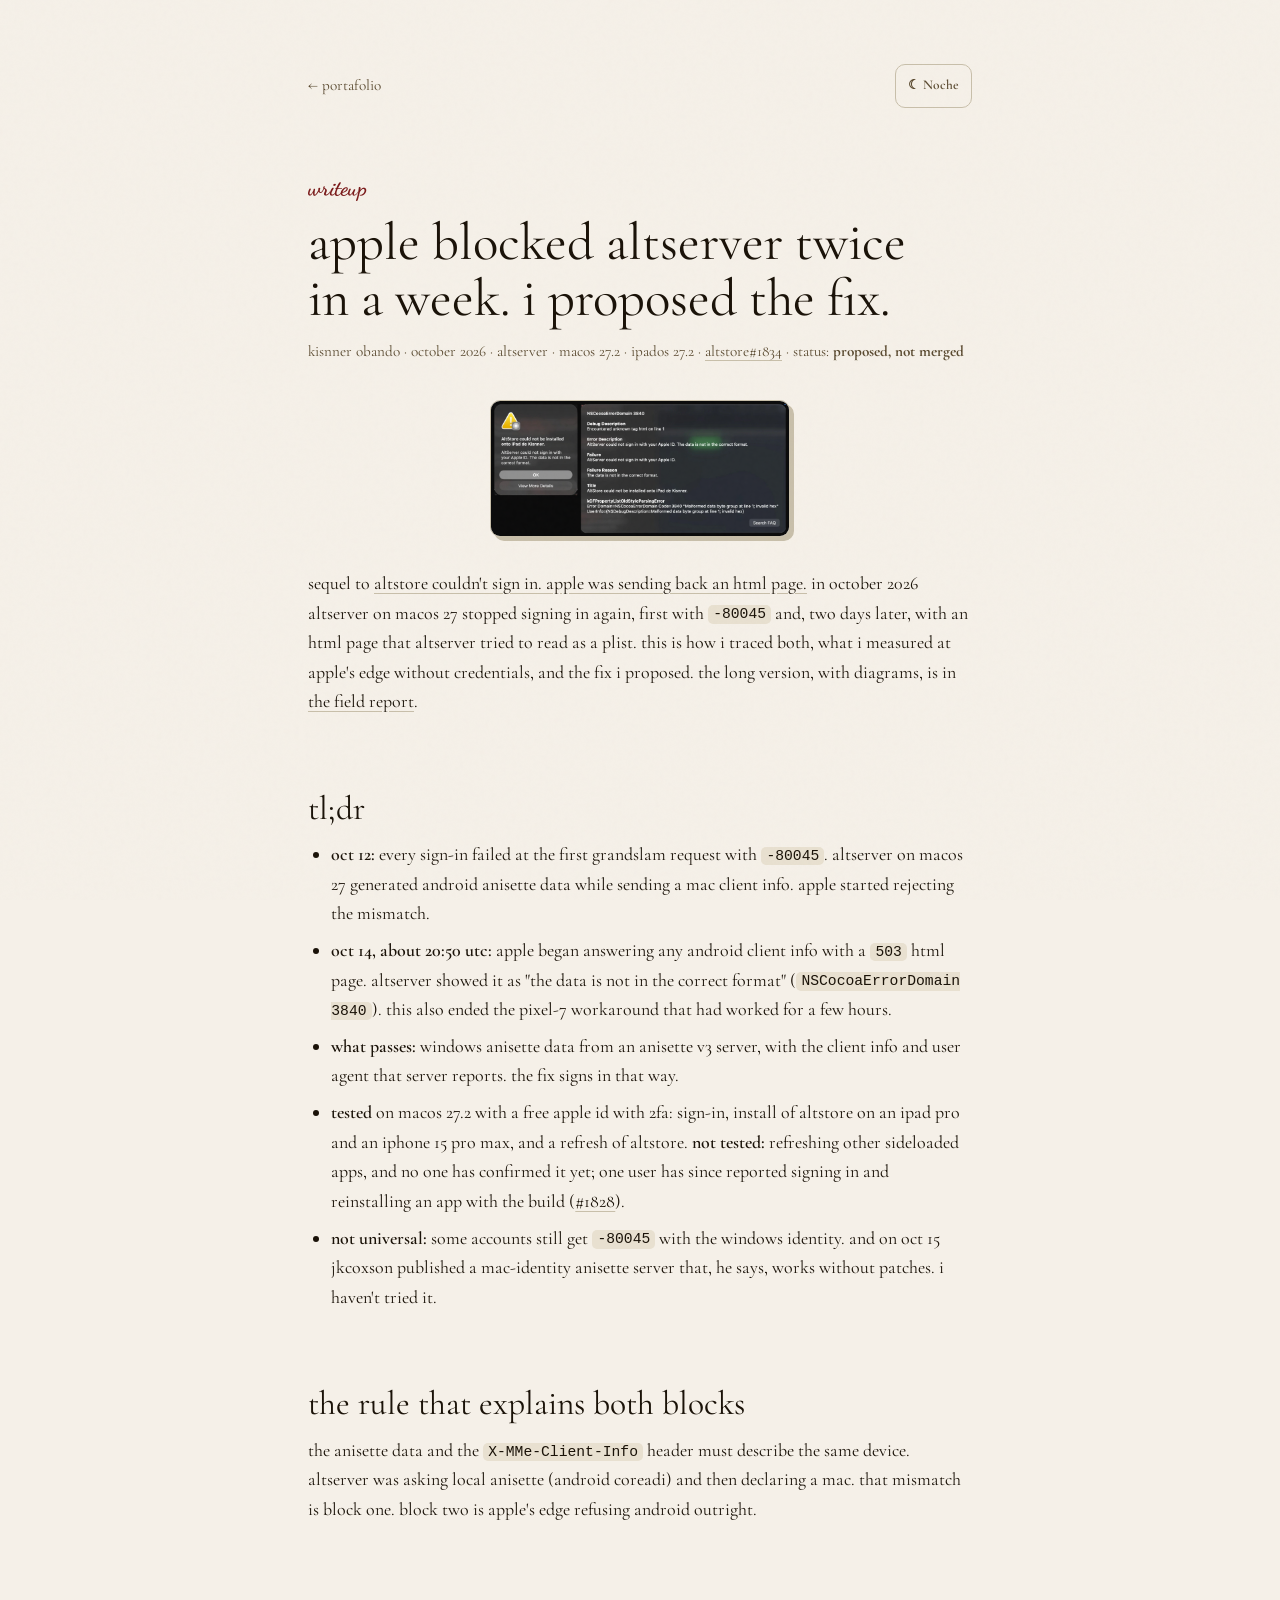
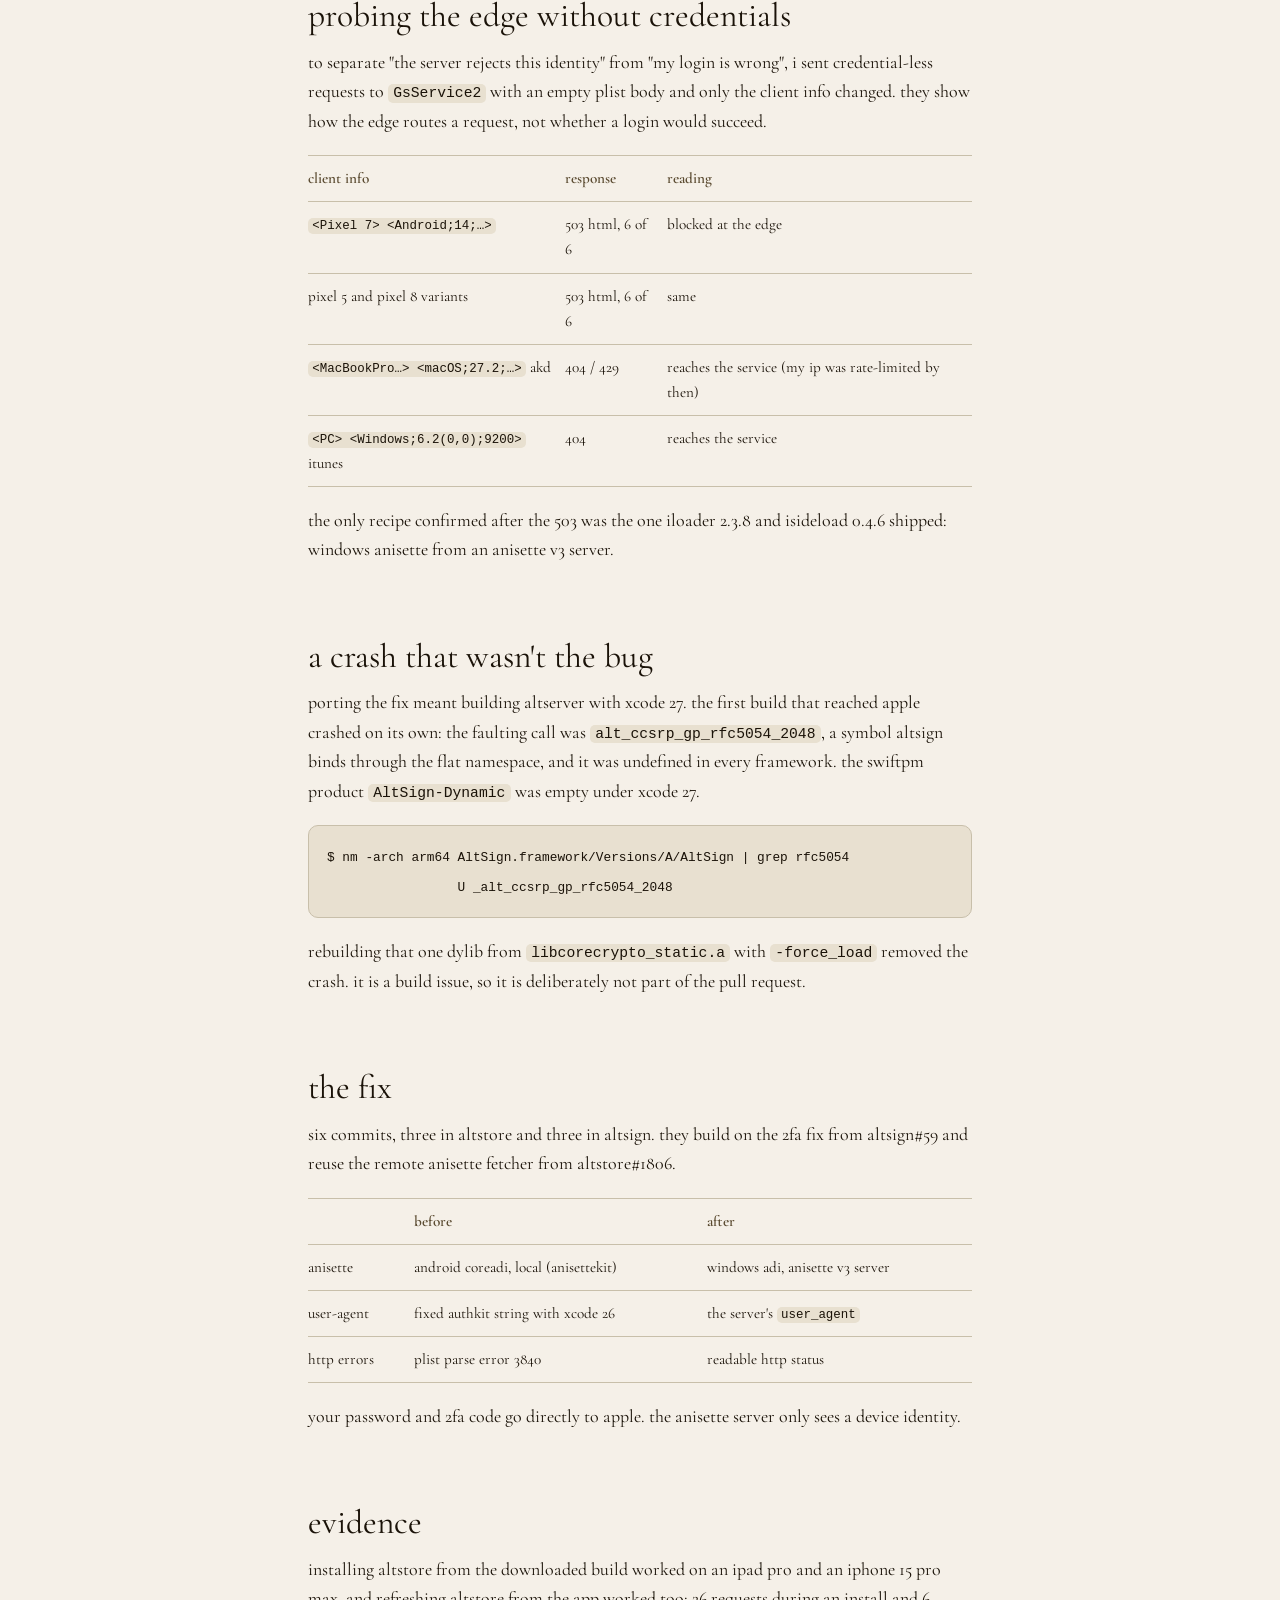
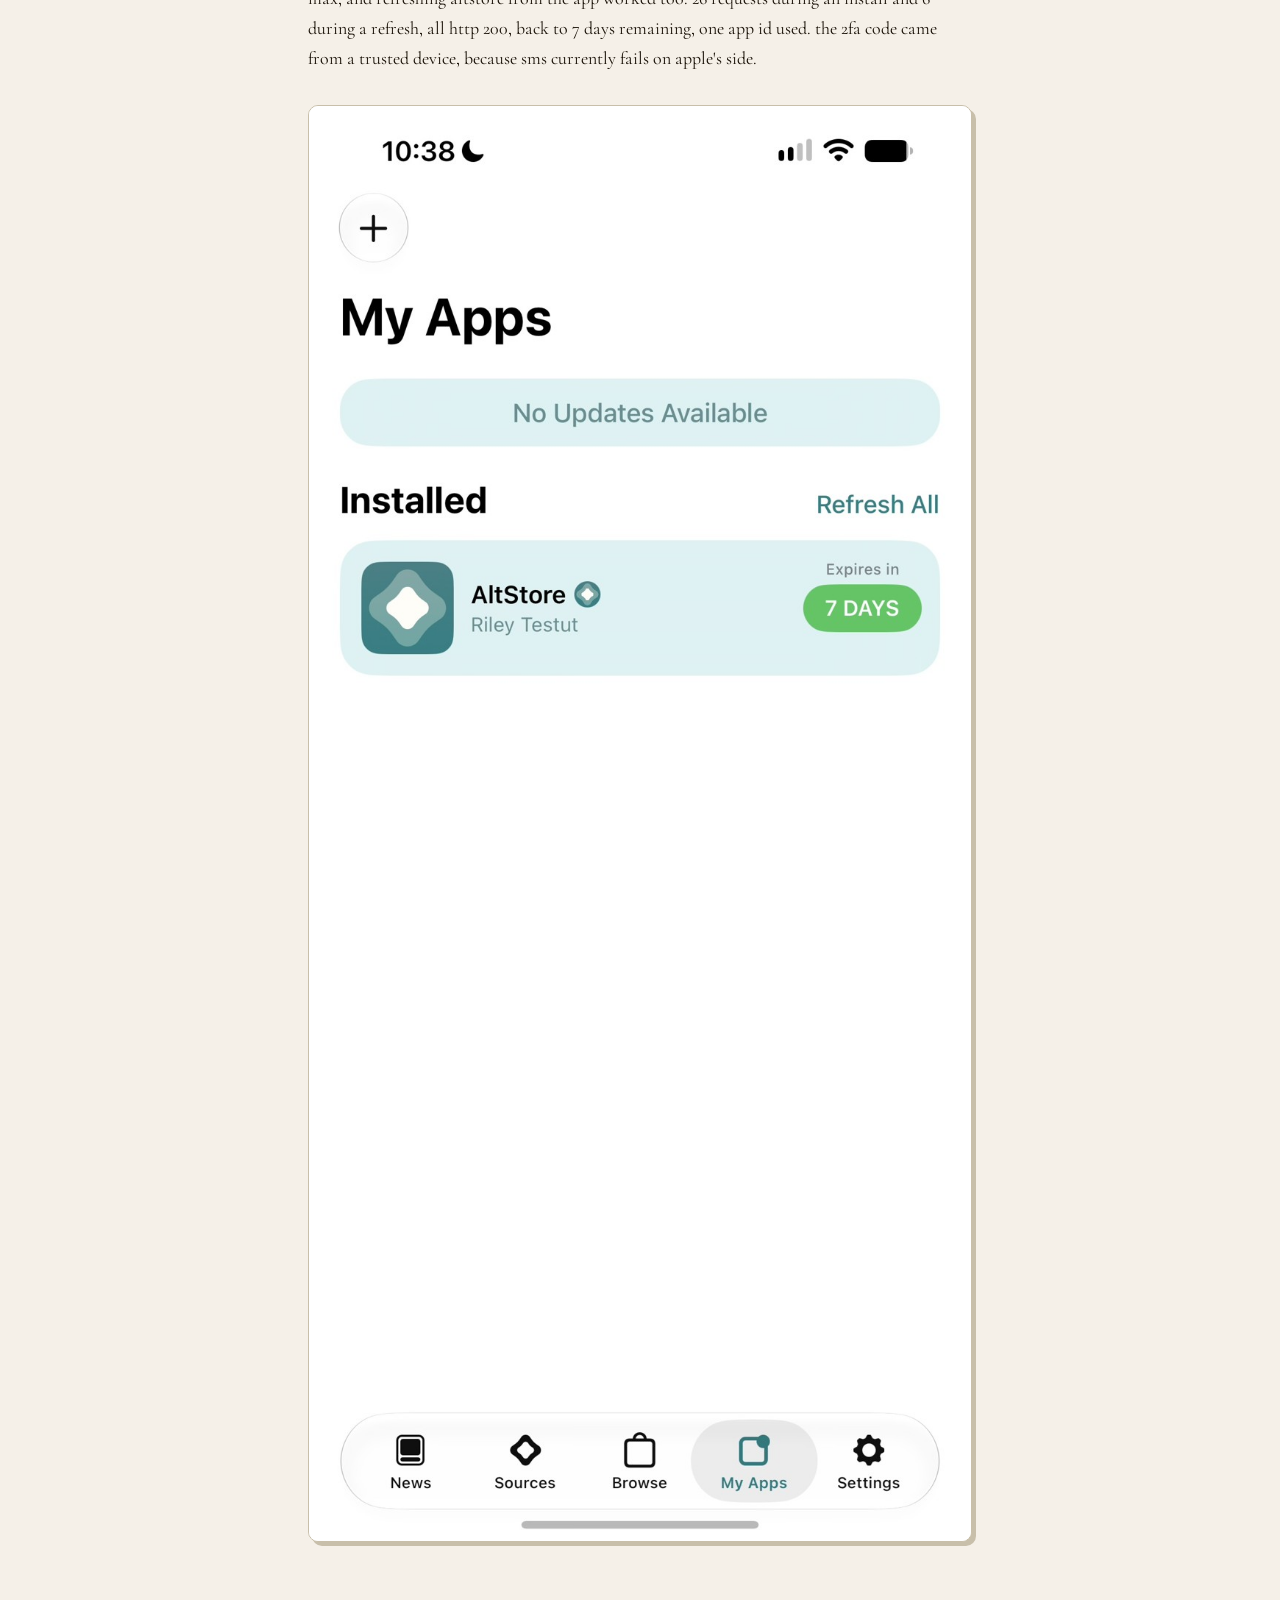
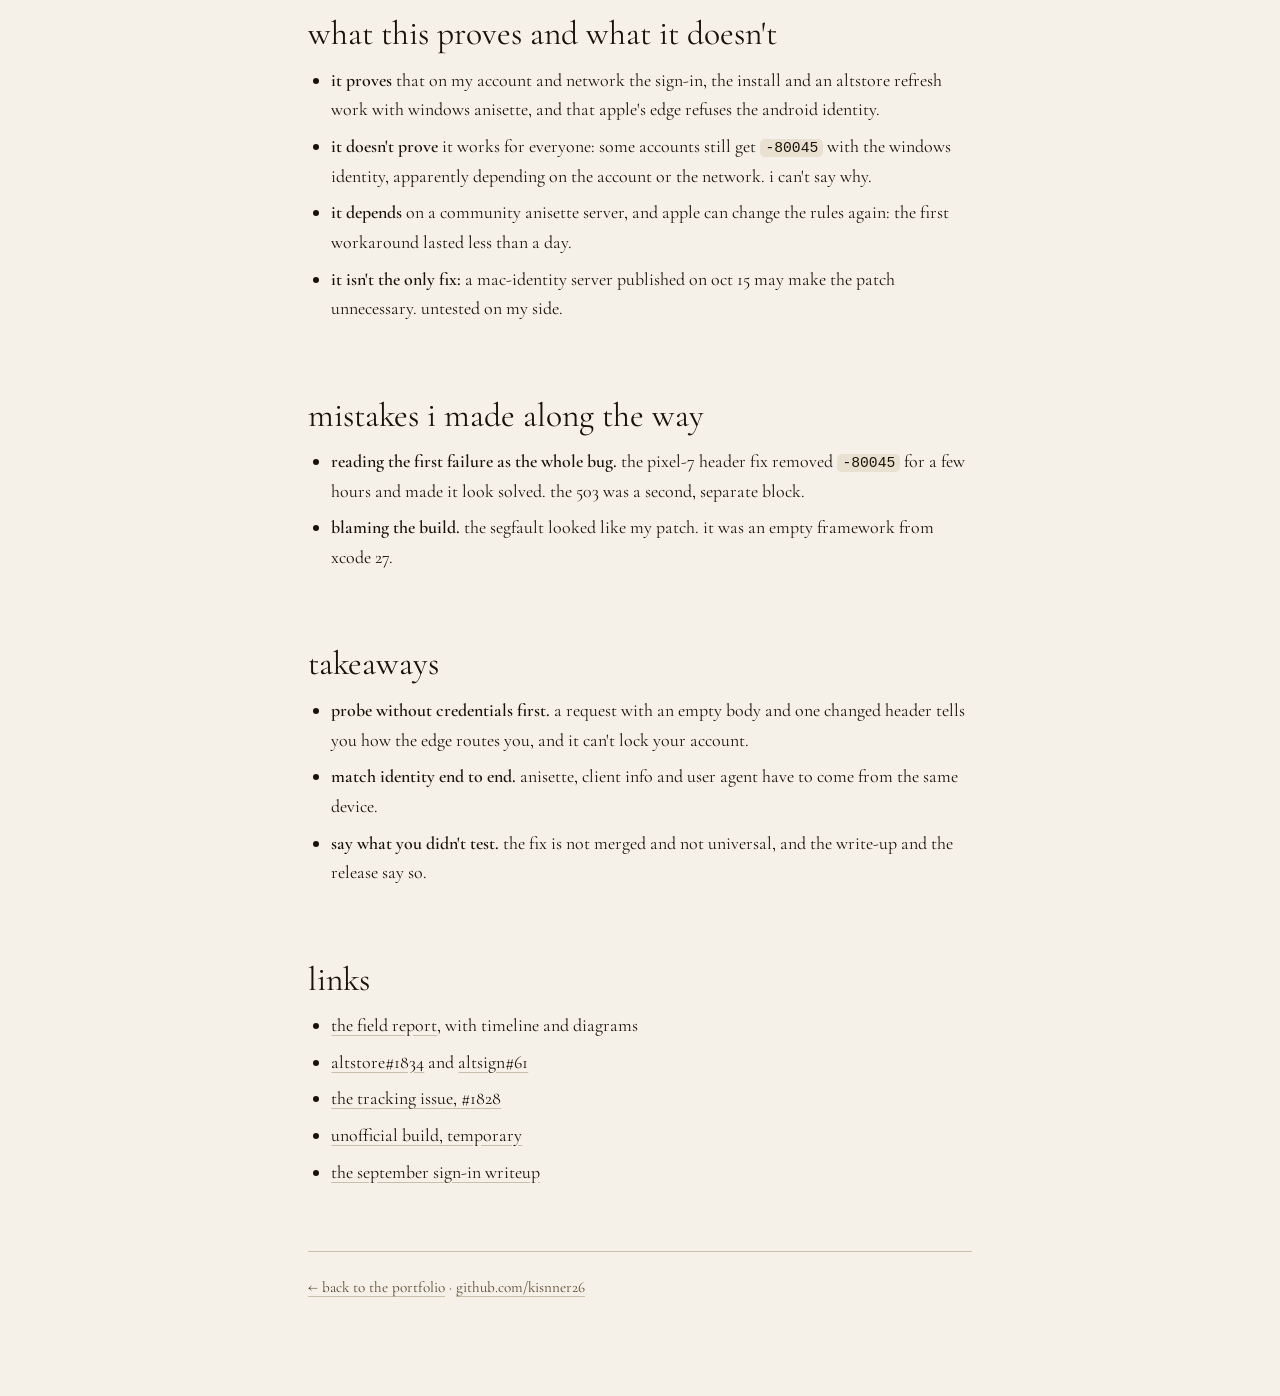
==== commit 99bd016e: "fix: corrige el reporte de otro usuario en el writeup de altserver" ====
--- a/writeups/altstore-80045/index.html
+++ b/writeups/altstore-80045/index.html
@@ -51,7 +51,7 @@
 <li><strong>oct 12:</strong> every sign-in failed at the first grandslam request with <code>-80045</code>. altserver on macos 27 generated android anisette data while sending a mac client info. apple started rejecting the mismatch.</li>
 <li><strong>oct 14, about 20:50 utc:</strong> apple began answering any android client info with a <code>503</code> html page. altserver showed it as "the data is not in the correct format" (<code>NSCocoaErrorDomain 3840</code>). this also ended the pixel-7 workaround that had worked for a few hours.</li>
 <li><strong>what passes:</strong> windows anisette data from an anisette v3 server, with the client info and user agent that server reports. the fix signs in that way.</li>
-<li><strong>tested</strong> on macos 27.2 with a free apple id with 2fa: sign-in, install of altstore on an ipad pro and an iphone 15 pro max, and a refresh of altstore. <strong>not tested by me:</strong> refreshing other sideloaded apps; one user has since reported renewing theirs with the build (<a href="https://github.com/altstoreio/AltStore/issues/1828#issuecomment-6219065403" target="_blank" rel="noopener noreferrer">#1828</a>).</li>
+<li><strong>tested</strong> on macos 27.2 with a free apple id with 2fa: sign-in, install of altstore on an ipad pro and an iphone 15 pro max, and a refresh of altstore. <strong>not tested:</strong> refreshing other sideloaded apps, and no one has confirmed it yet; one user has since reported signing in and reinstalling an app with the build (<a href="https://github.com/altstoreio/AltStore/issues/1828#issuecomment-6219925549" target="_blank" rel="noopener noreferrer">#1828</a>).</li>
 <li><strong>not universal:</strong> some accounts still get <code>-80045</code> with the windows identity. and on oct 15 jkcoxson published a mac-identity anisette server that, he says, works without patches. i haven't tried it.</li>
 </ul>
 <h2>the rule that explains both blocks</h2>
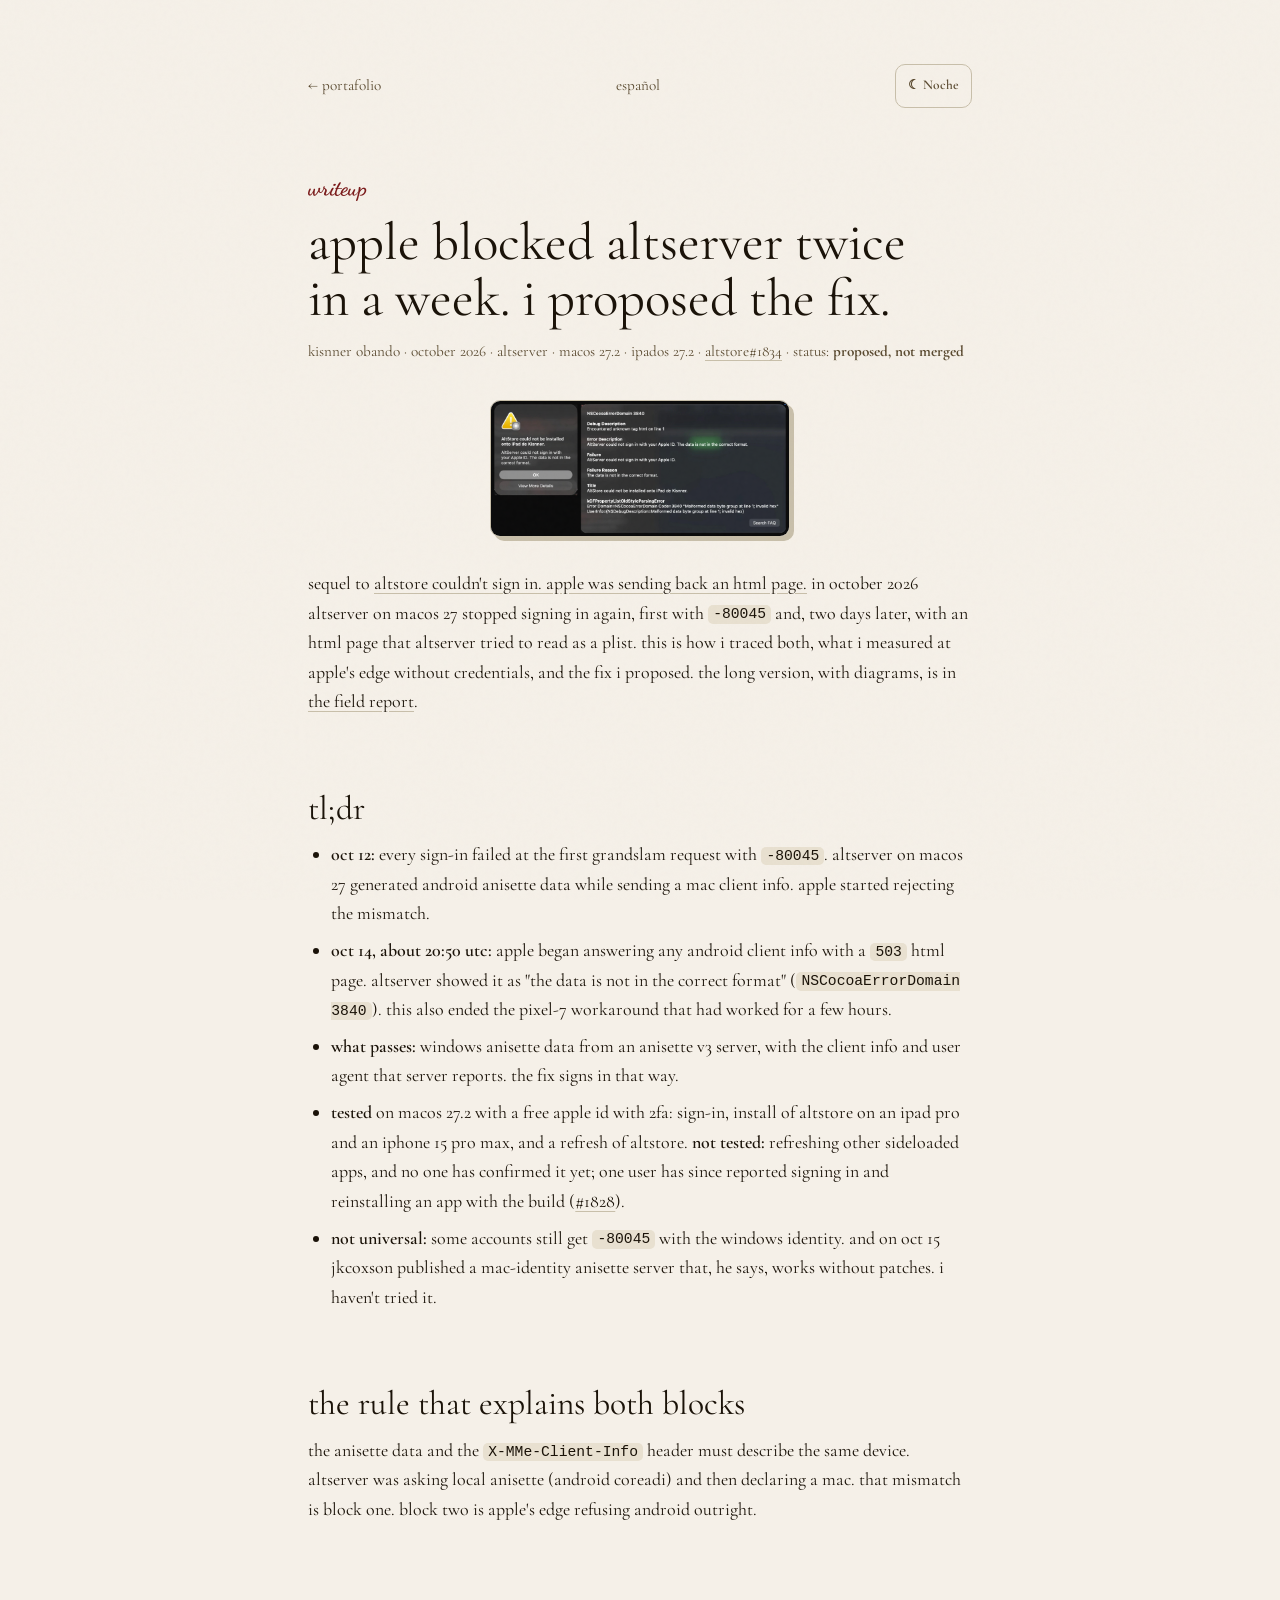
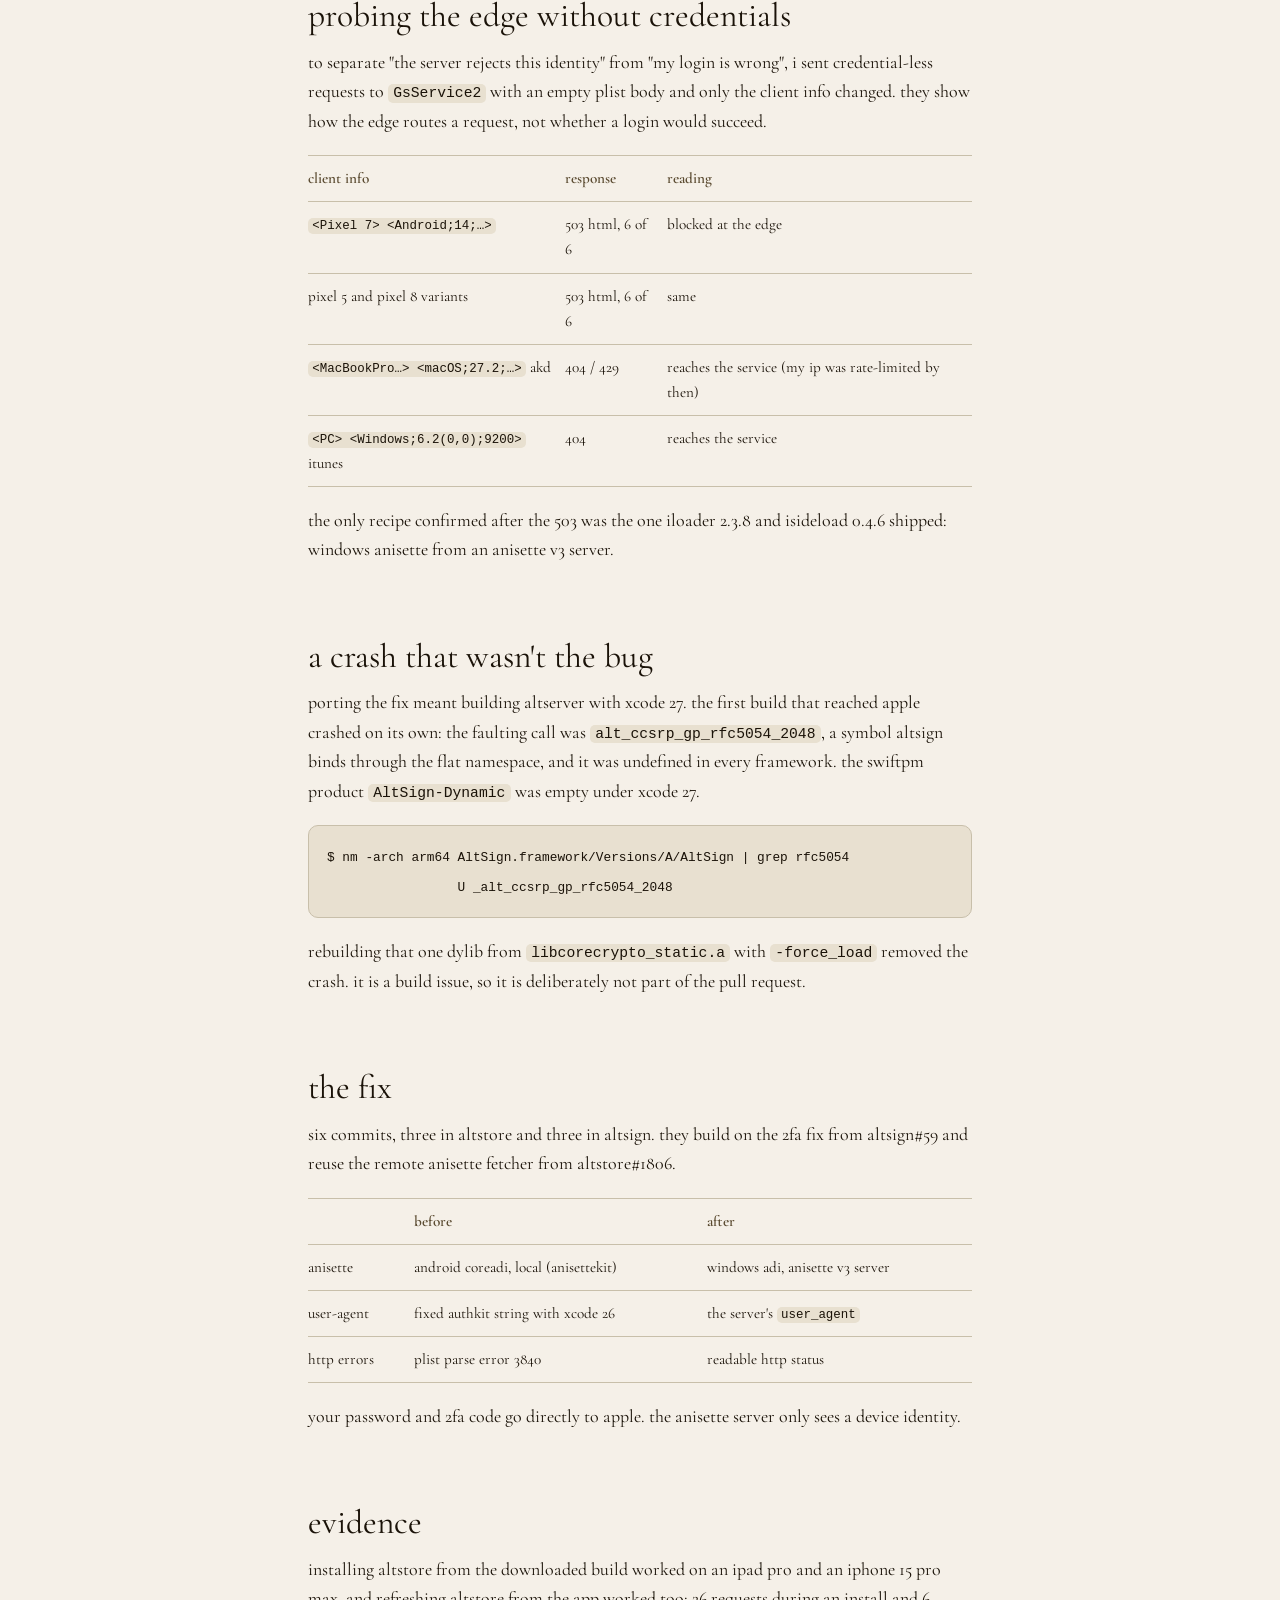
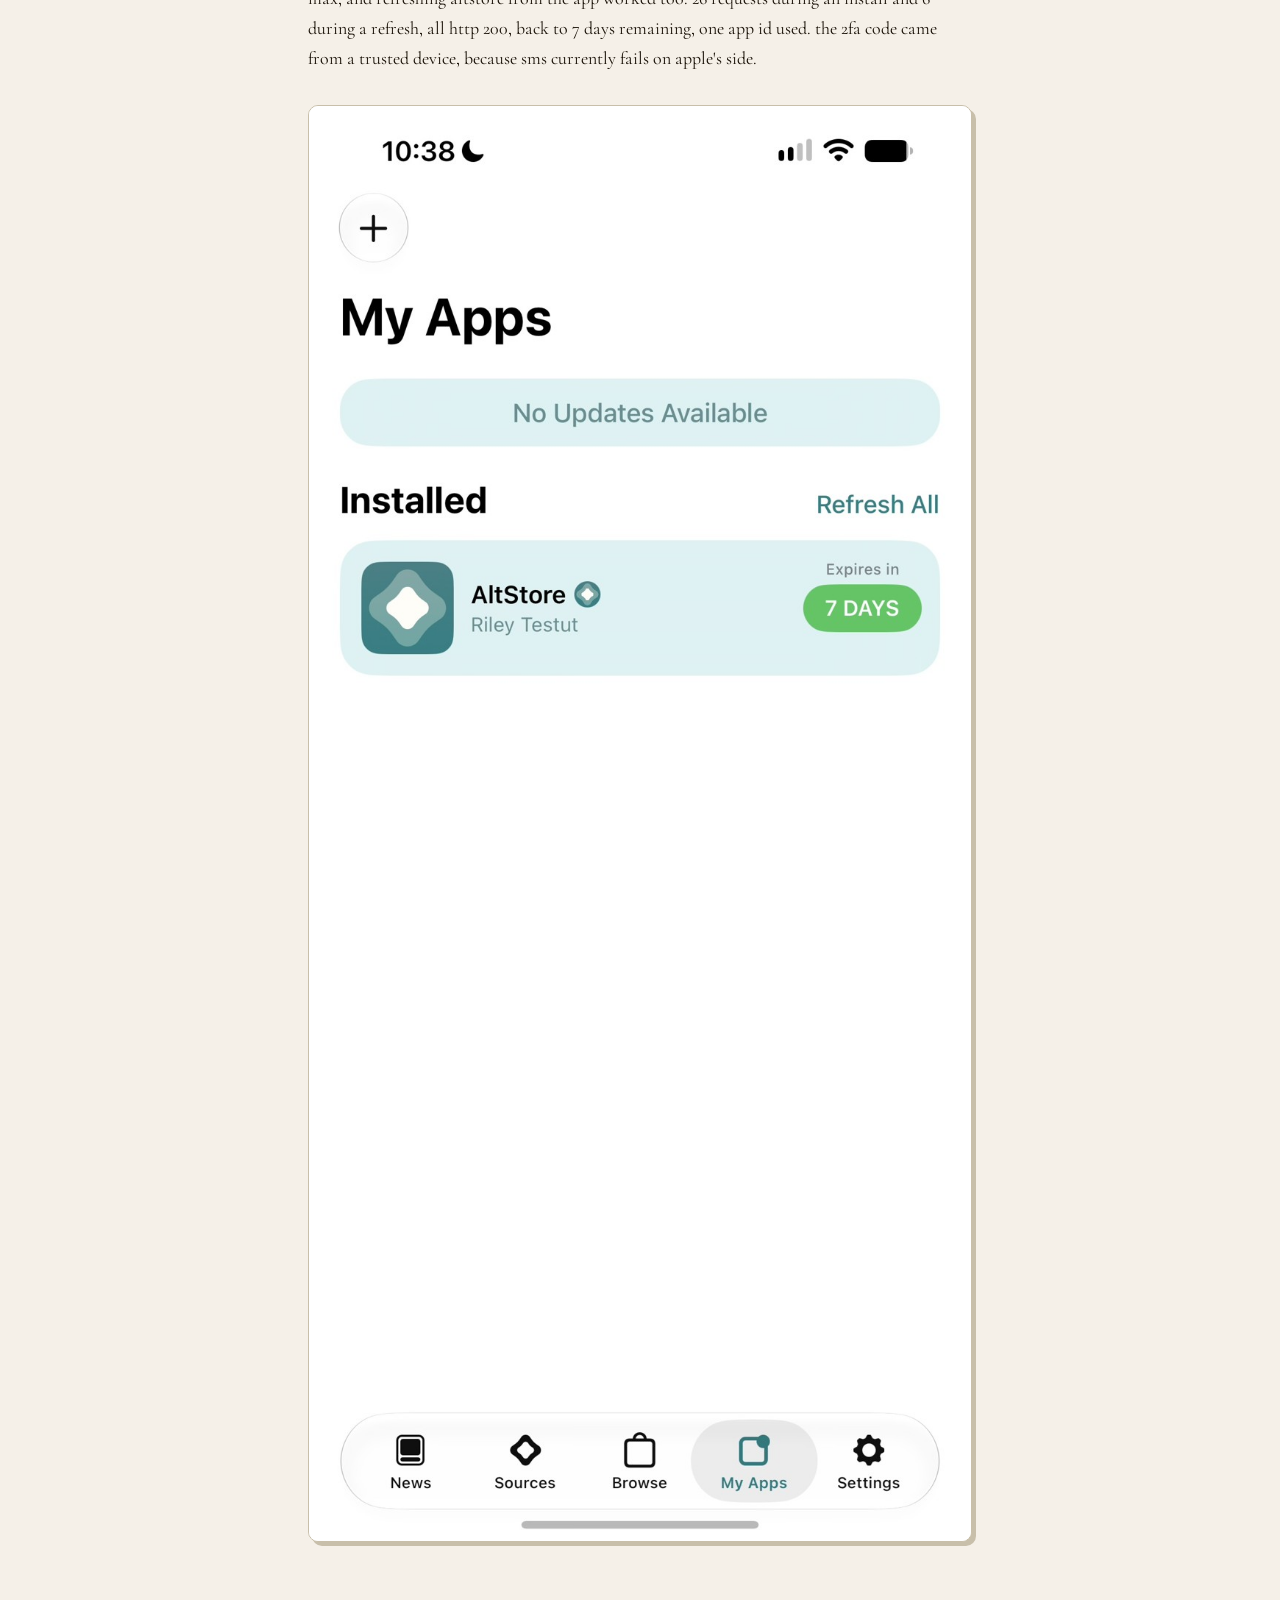
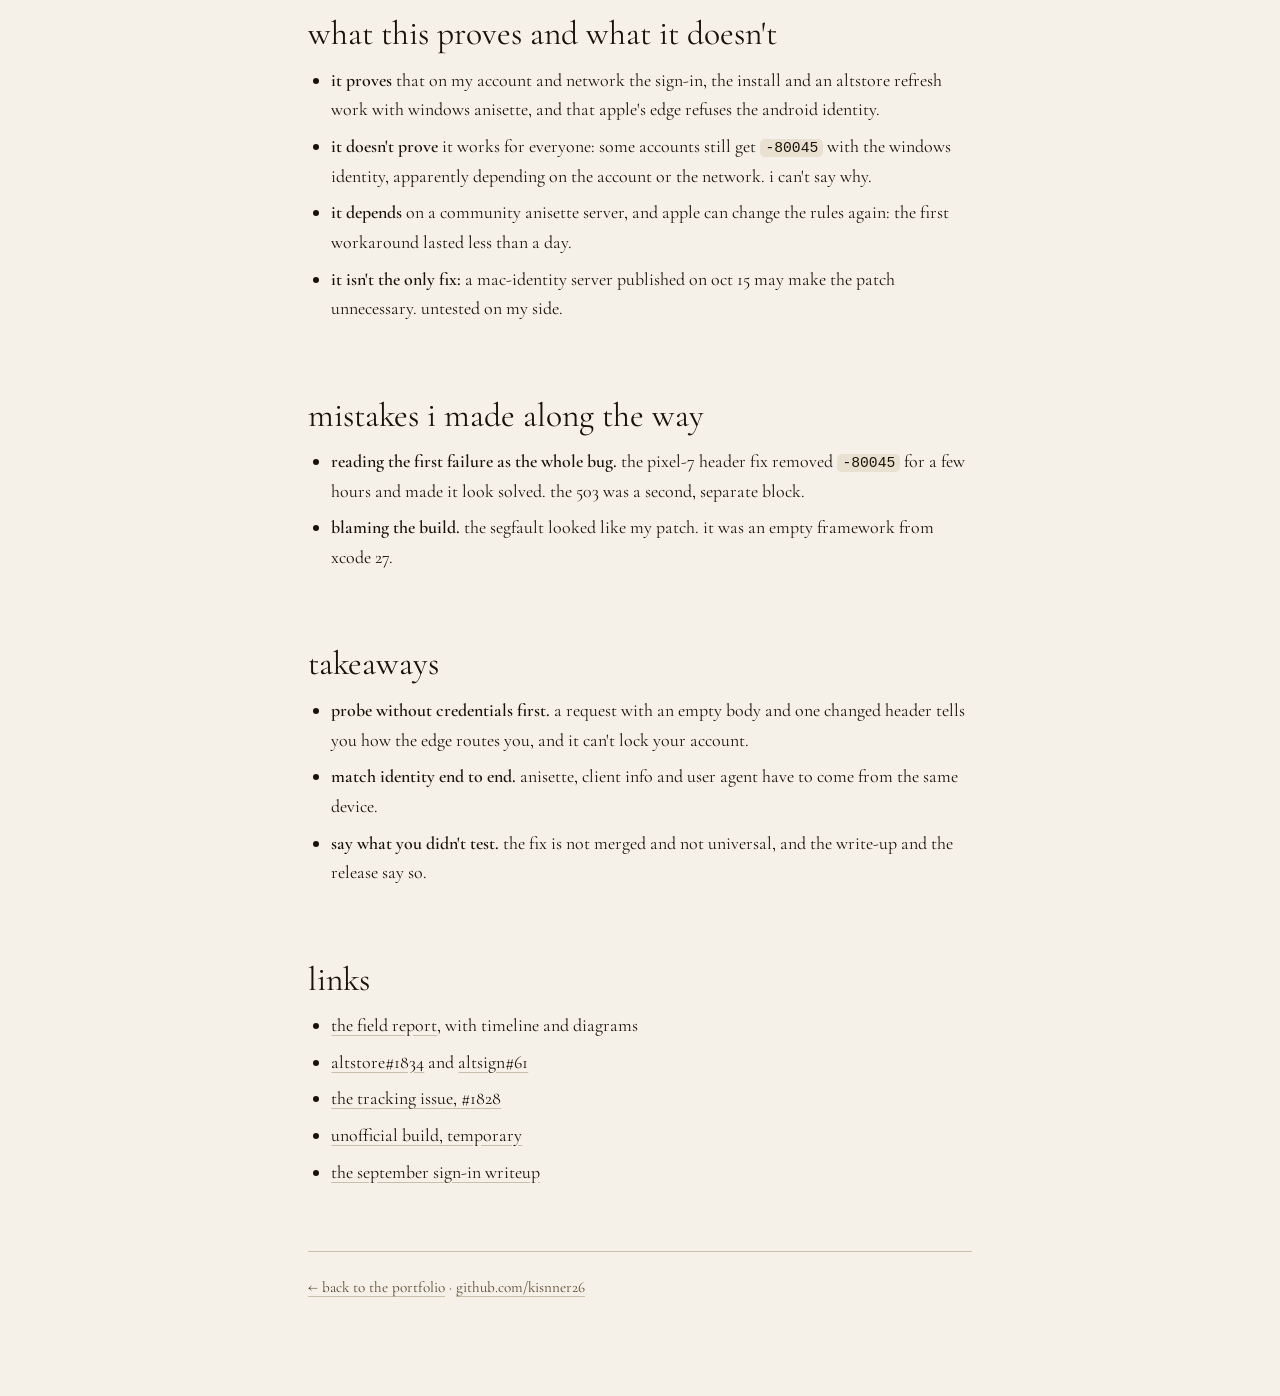
==== commit ca114391: "feat: version en espanol del writeup altstore-80045 con enlace de idioma y hreflang" ====
--- a/writeups/altstore-80045/index.html
+++ b/writeups/altstore-80045/index.html
@@ -7,6 +7,9 @@
 <meta name="description" content="why altserver stopped signing in to apple on macos 27 (-80045, then an html 503), what i measured at the edge, and the fix i proposed to altstore, with what it does and doesn't cover.">
 <meta name="theme-color" content="#f5f0e8">
 <link rel="canonical" href="https://kisnner26.github.io/writeups/altstore-80045/">
+<link rel="alternate" hreflang="en" href="https://kisnner26.github.io/writeups/altstore-80045/">
+<link rel="alternate" hreflang="es" href="https://kisnner26.github.io/writeups/altstore-80045/es/">
+<link rel="alternate" hreflang="x-default" href="https://kisnner26.github.io/writeups/altstore-80045/">
 <link rel="icon" href="data:image/svg+xml,%3Csvg xmlns='http://www.w3.org/2000/svg' viewBox='0 0 64 64'%3E%3Crect width='64' height='64' rx='14' fill='%23f5f0e8'/%3E%3Cpath d='M32 55V18M32 27C18 18 12 9 17 5c7 1 13 10 15 22M32 35c14-9 20-18 15-22-7 1-13 10-15 22' fill='none' stroke='%231a1208' stroke-linecap='round' stroke-width='3'/%3E%3C/svg%3E">
 
 <meta property="og:type" content="article">
@@ -33,6 +36,7 @@
 <article class="wu">
   <nav class="wu-top" aria-label="Navegación">
     <a class="wu-back" href="../../#writeups">← portafolio</a>
+    <a class="wu-back" href="es/" hreflang="es" lang="es">español</a>
     <button class="wu-theme" type="button" id="theme" aria-label="Cambiar entre papel y noche">☾ Noche</button>
   </nav>
 
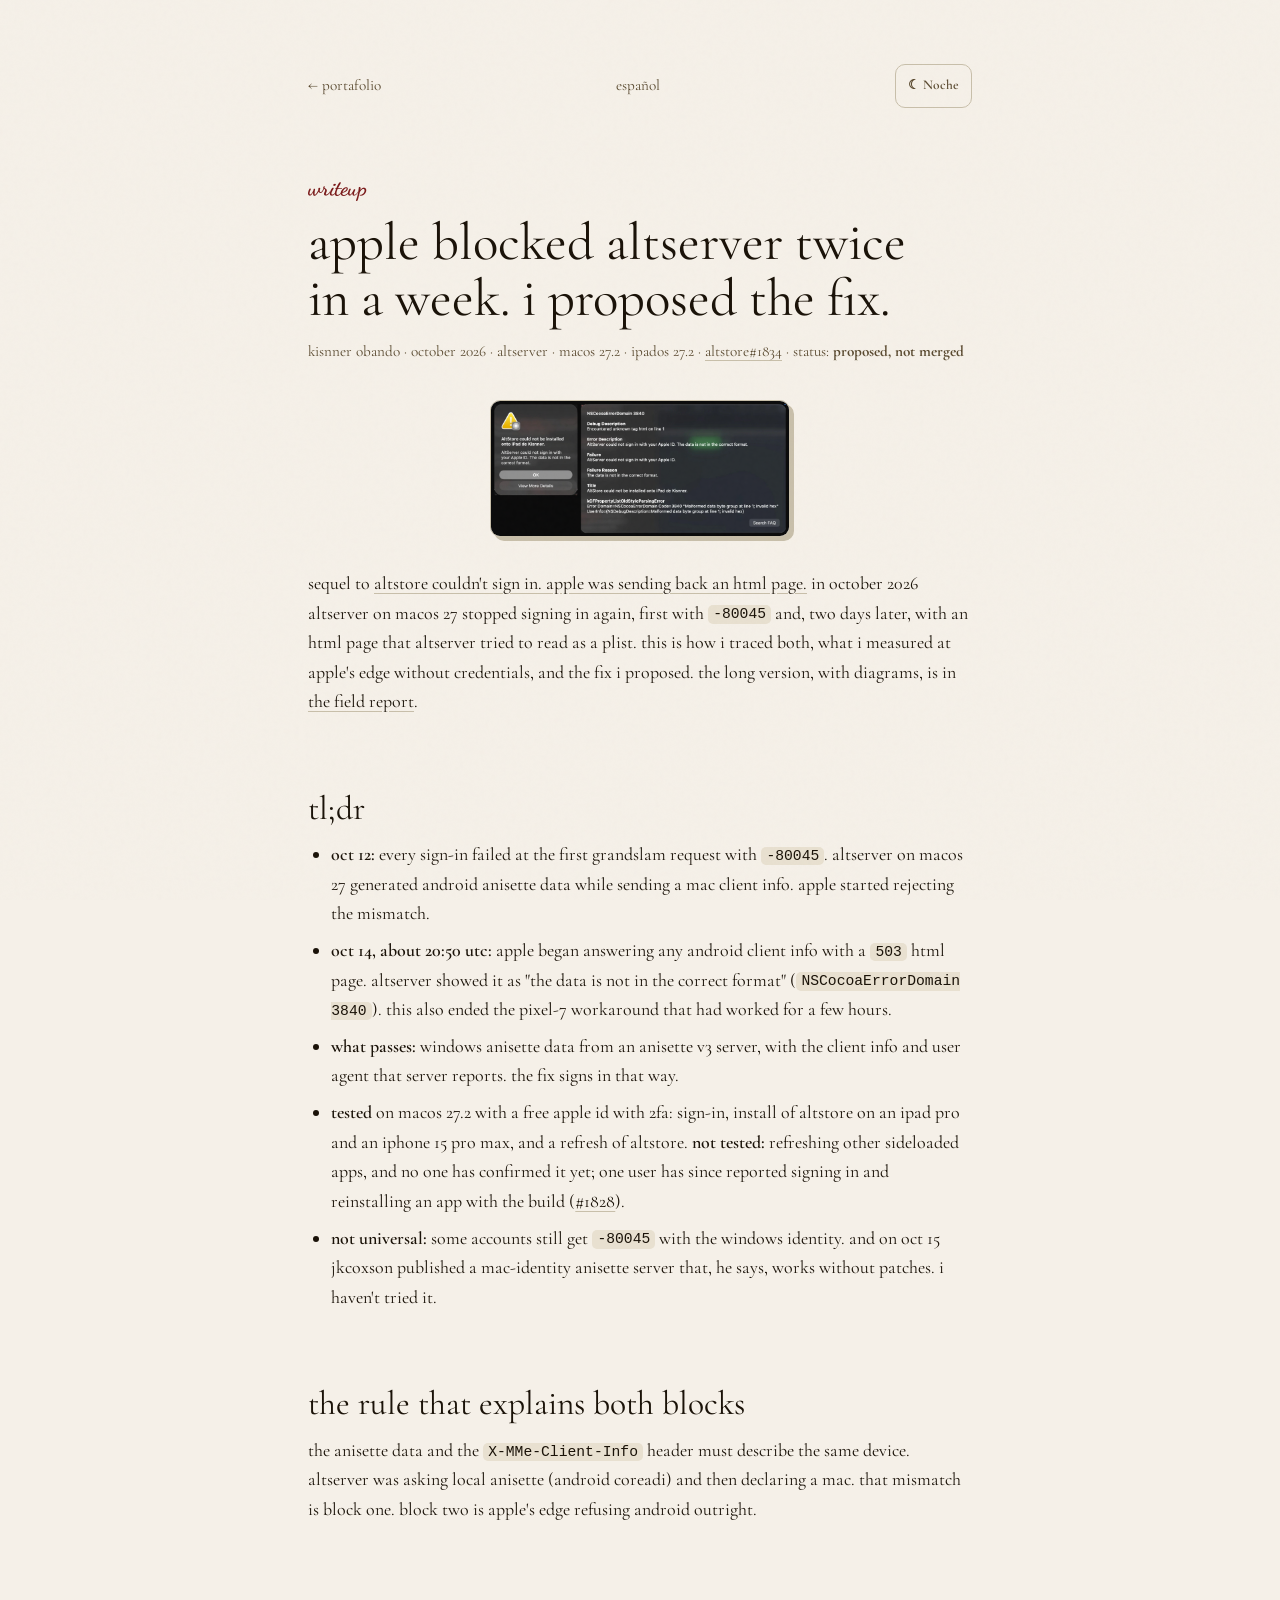
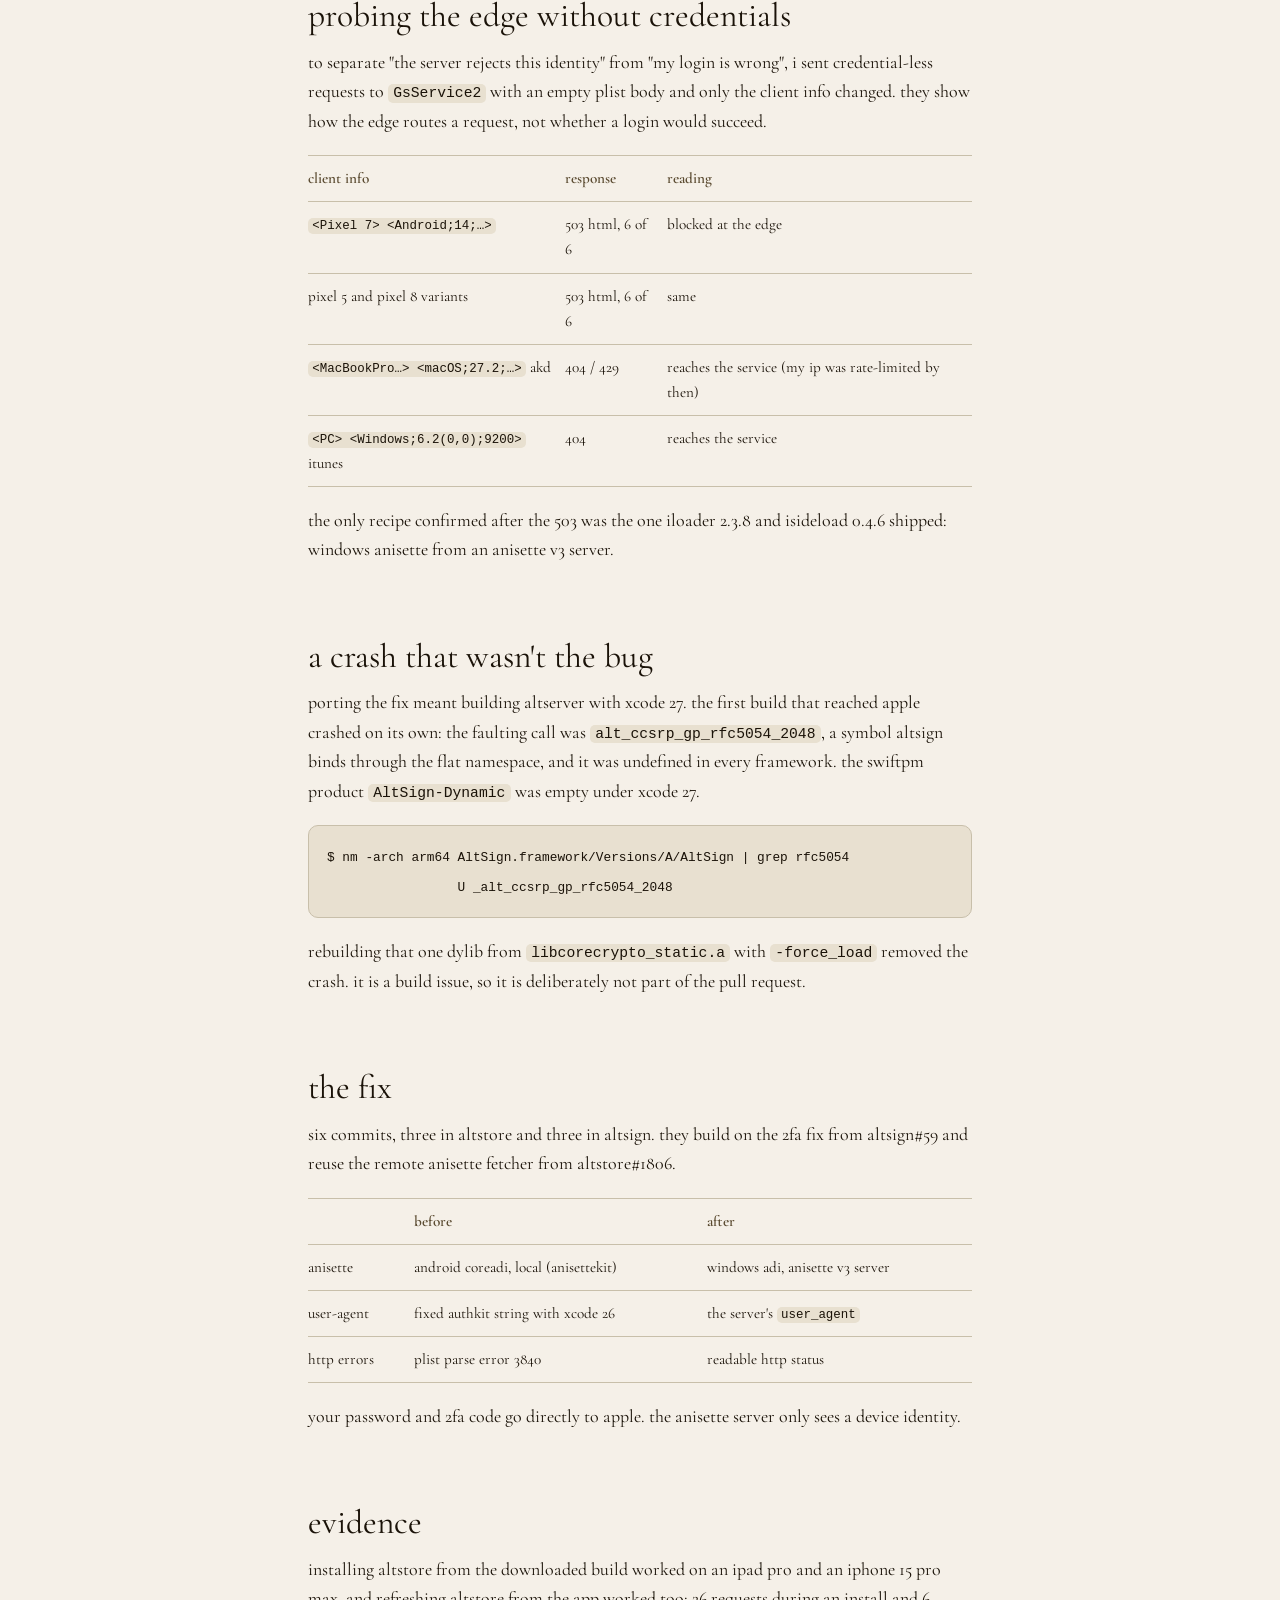
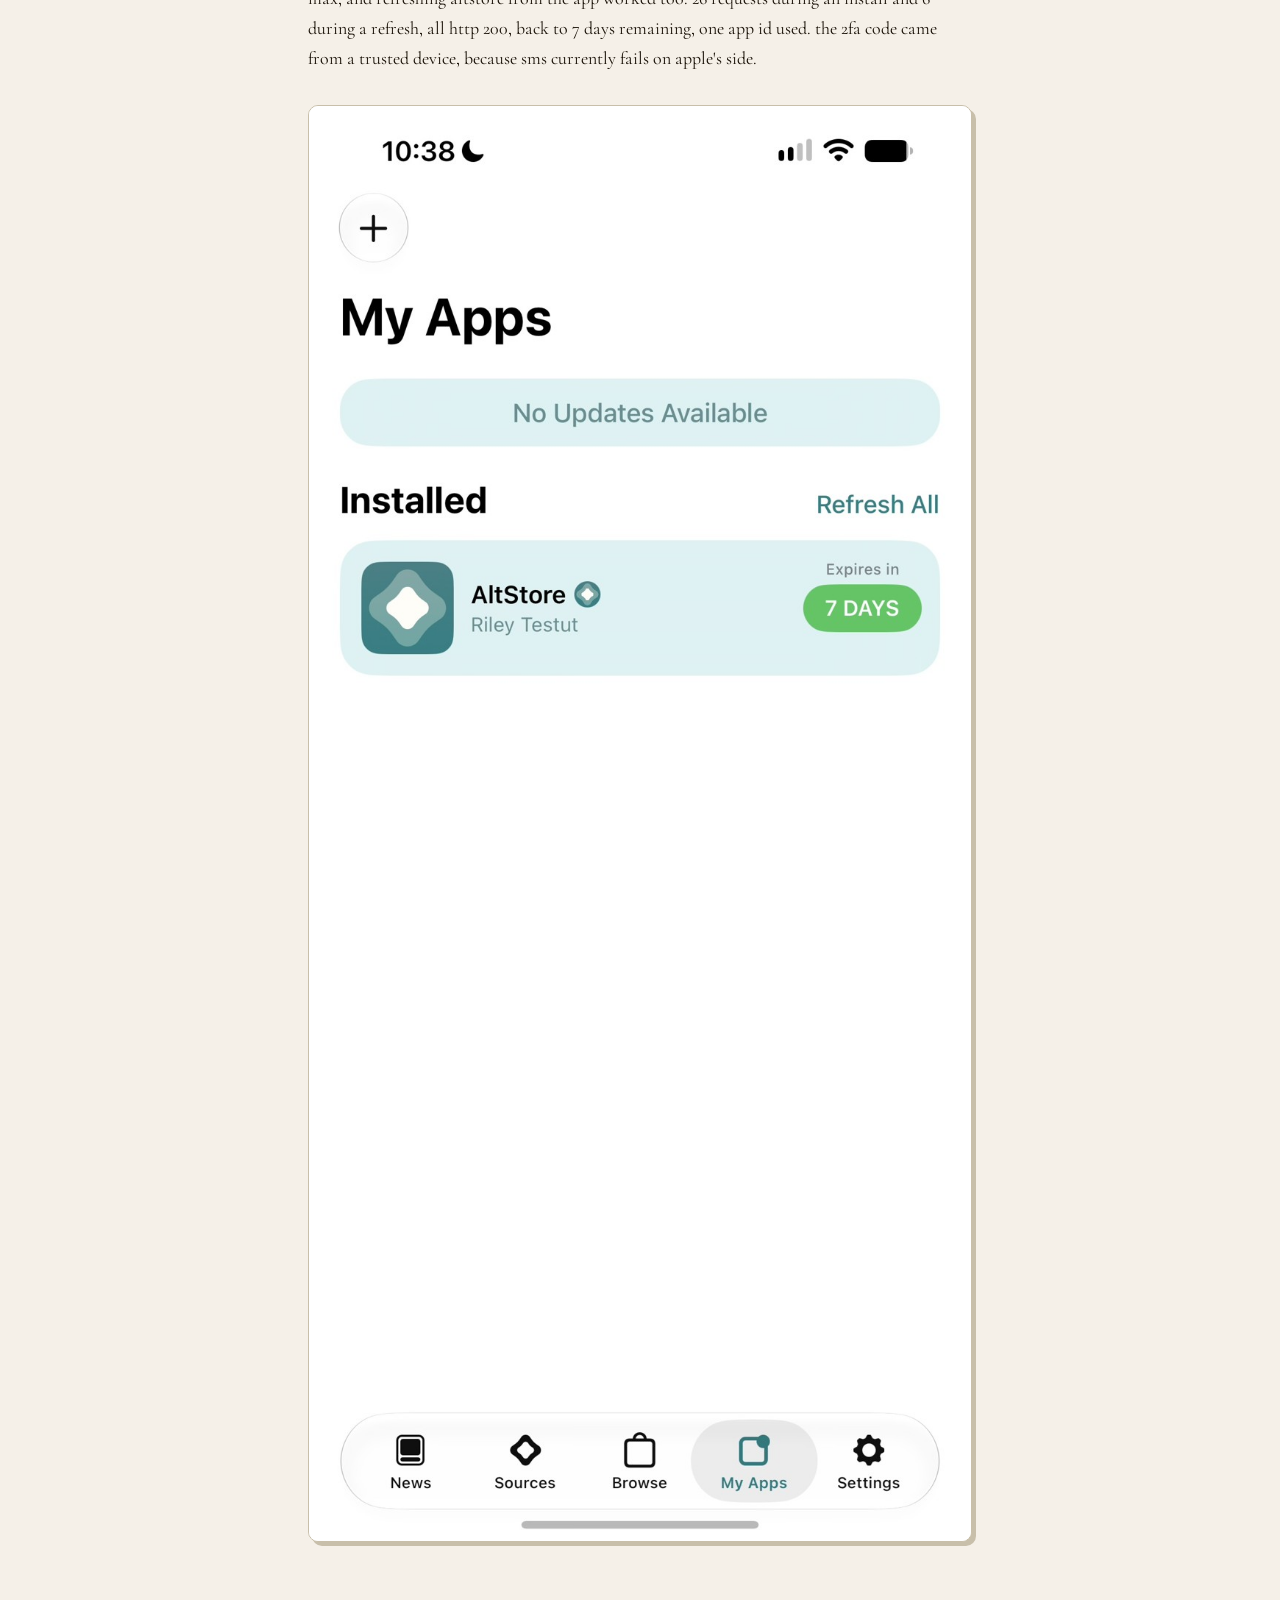
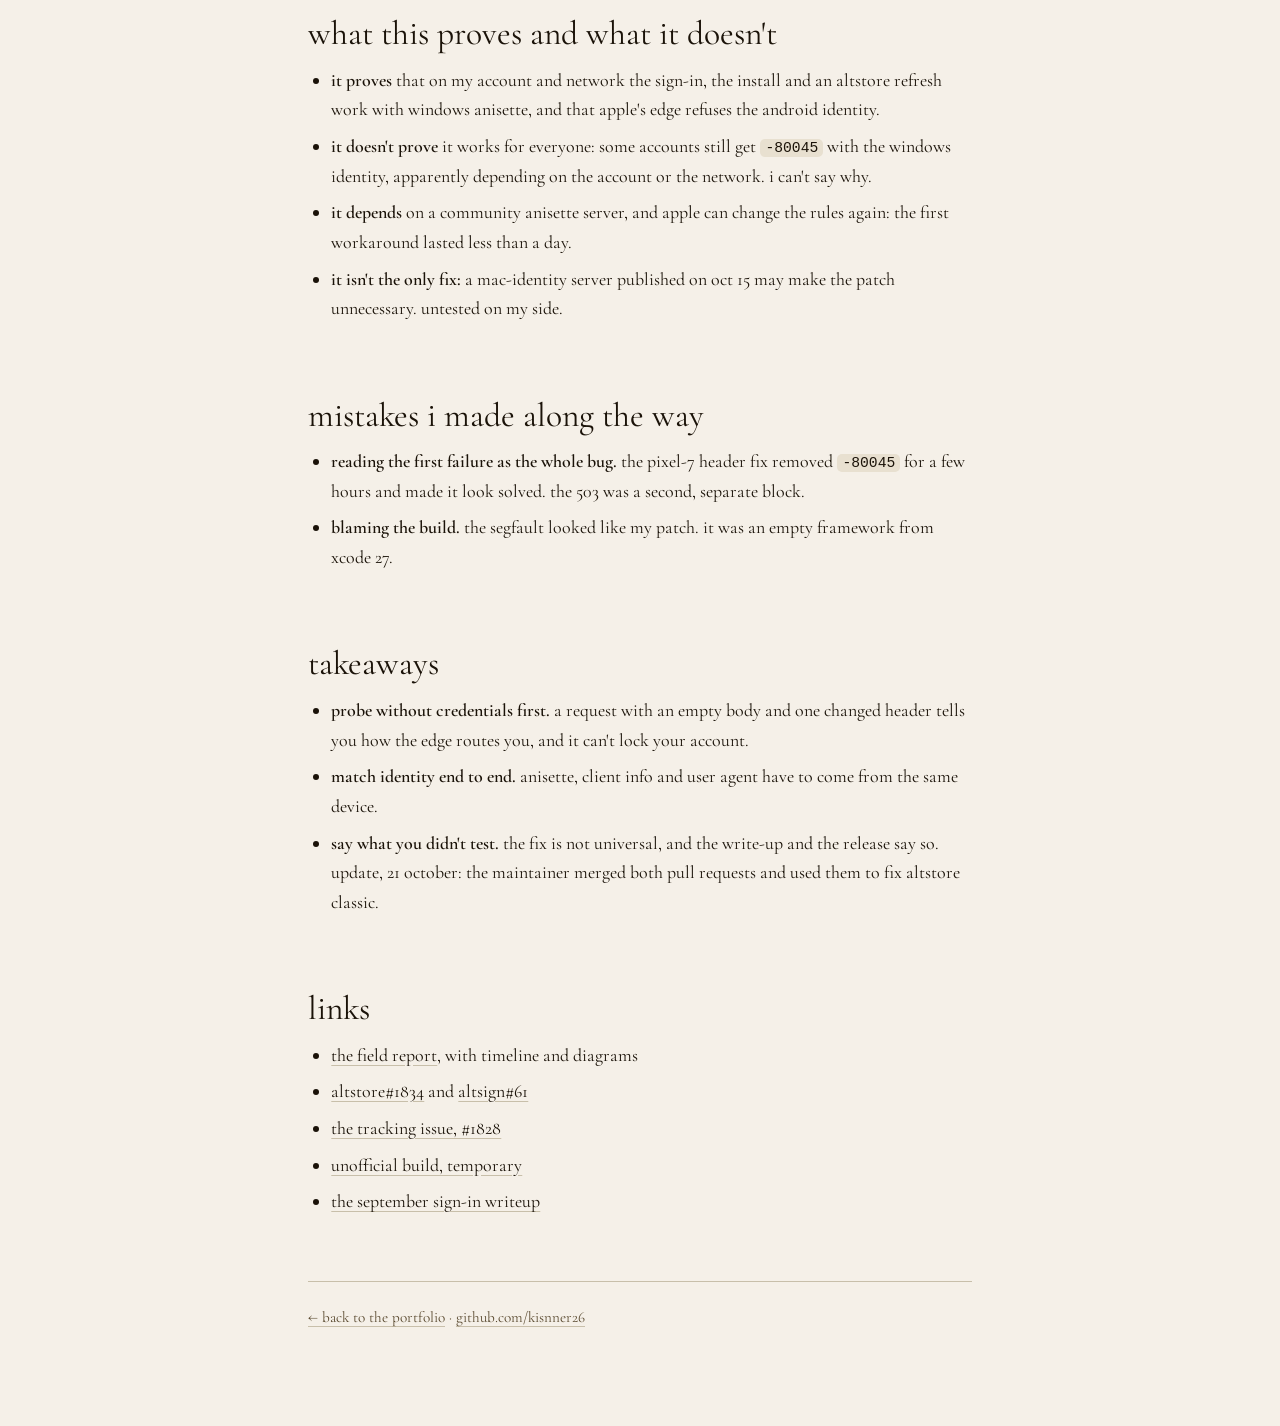
==== commit 0a378440: "docs: el mantenedor integro el arreglo de altserver; actualiza textos y informe" ====
--- a/writeups/altstore-80045/index.html
+++ b/writeups/altstore-80045/index.html
@@ -105,7 +105,7 @@
 <ul>
 <li><strong>probe without credentials first.</strong> a request with an empty body and one changed header tells you how the edge routes you, and it can't lock your account.</li>
 <li><strong>match identity end to end.</strong> anisette, client info and user agent have to come from the same device.</li>
-<li><strong>say what you didn't test.</strong> the fix is not merged and not universal, and the write-up and the release say so.</li>
+<li><strong>say what you didn't test.</strong> the fix is not universal, and the write-up and the release say so. update, 21 october: the maintainer merged both pull requests and used them to fix altstore classic.</li>
 </ul>
 <h2>links</h2>
 <ul>
